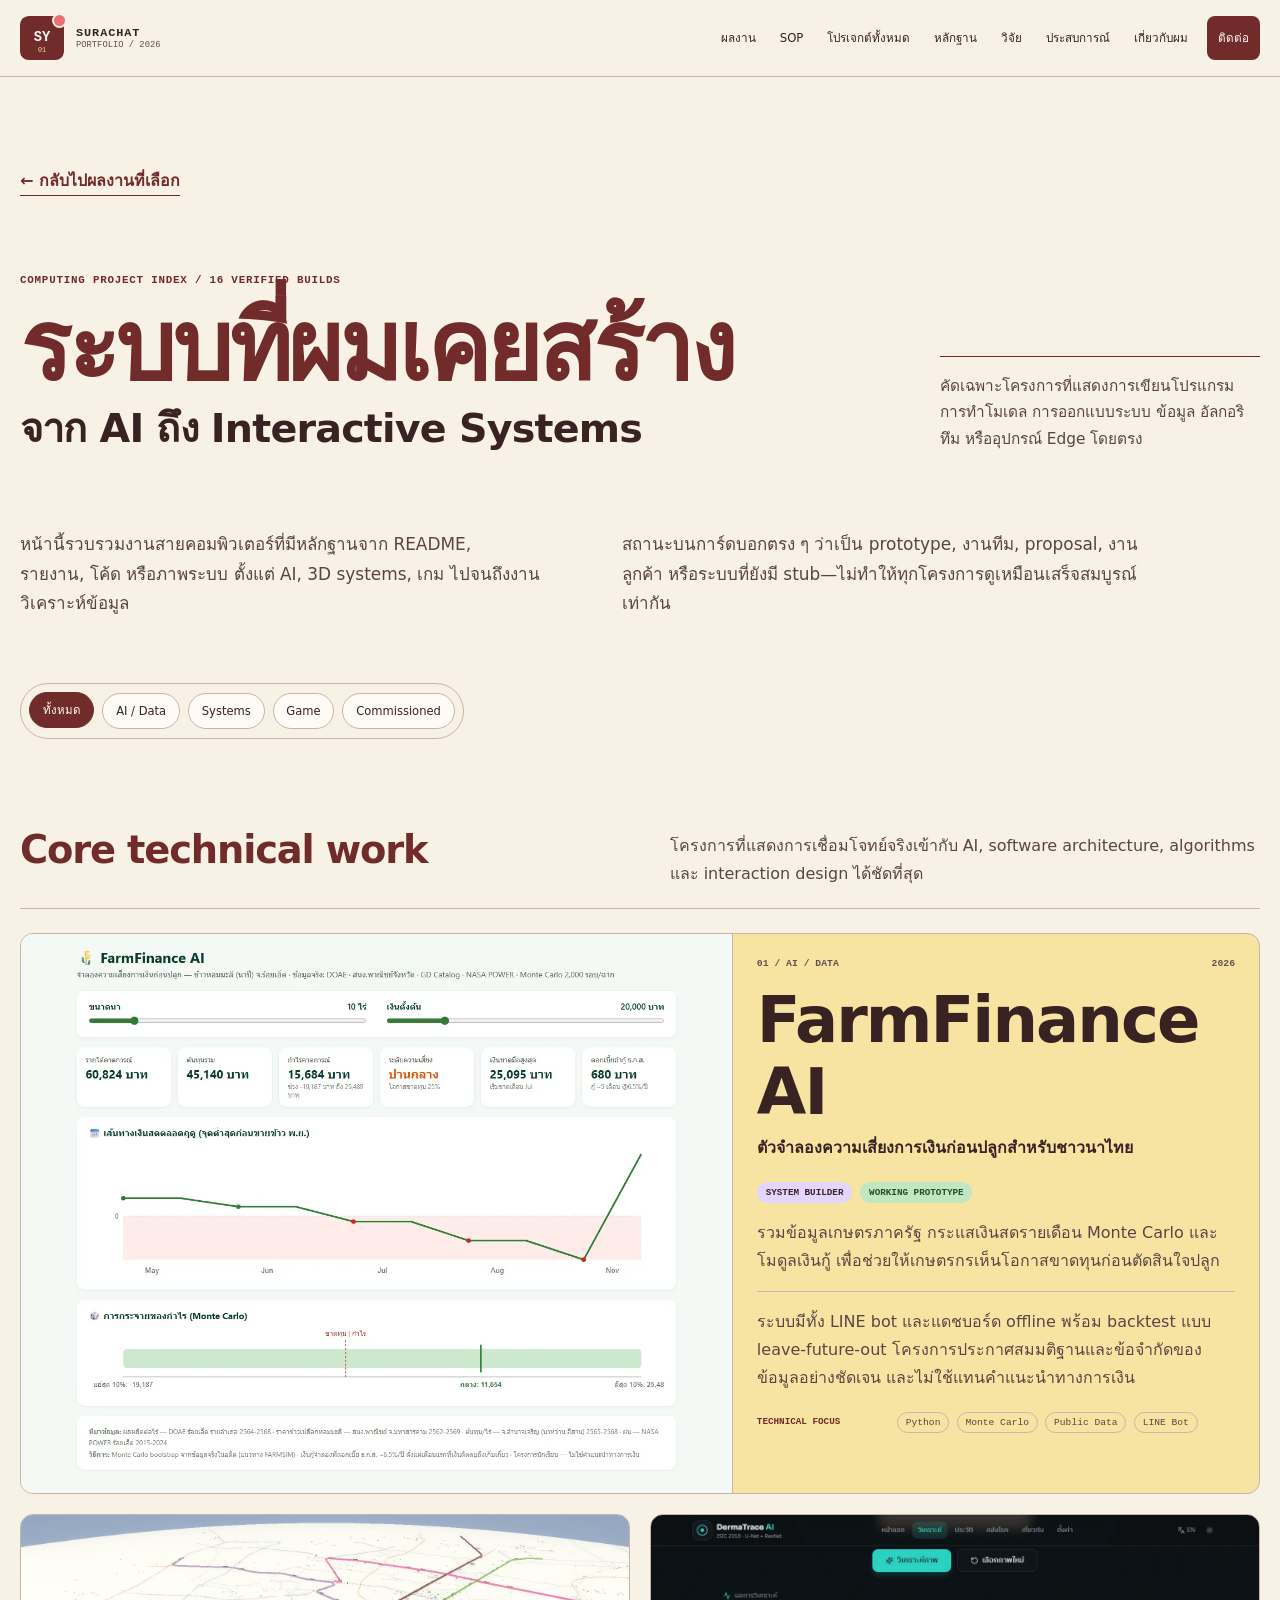
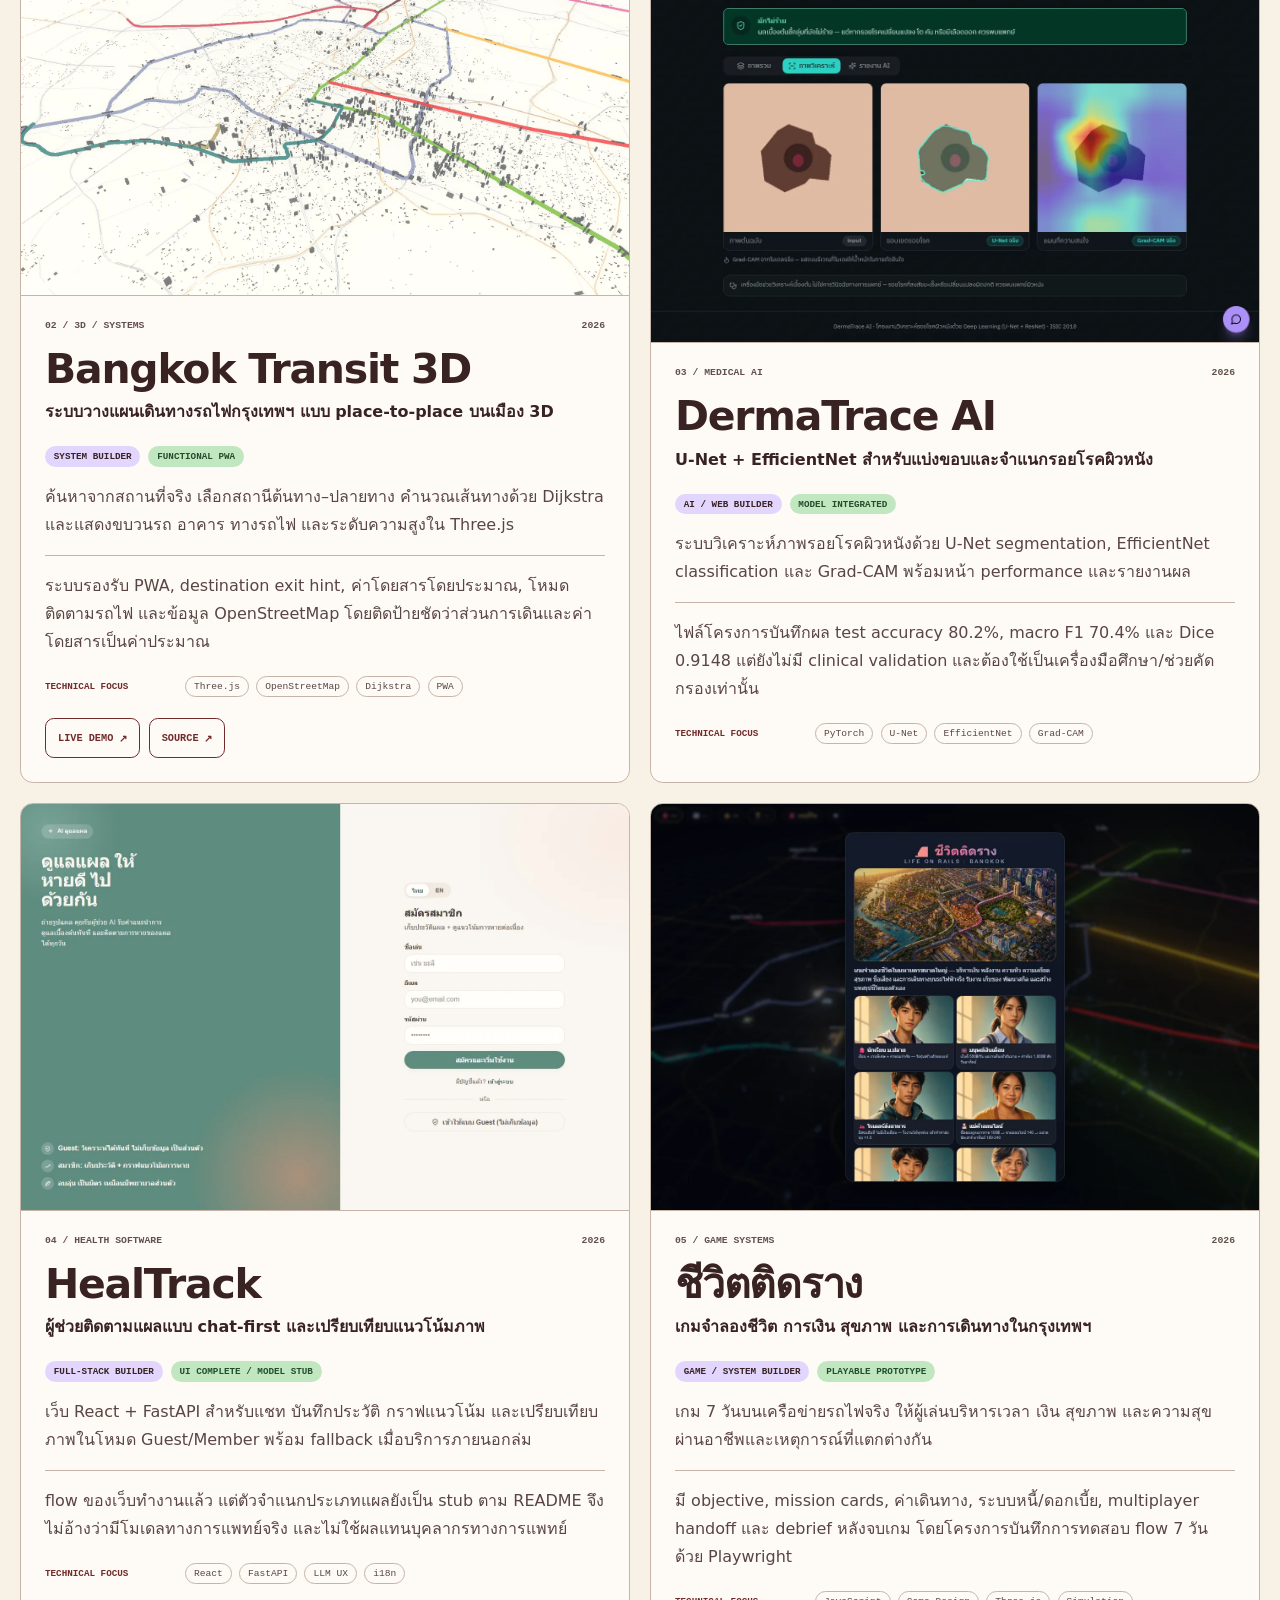
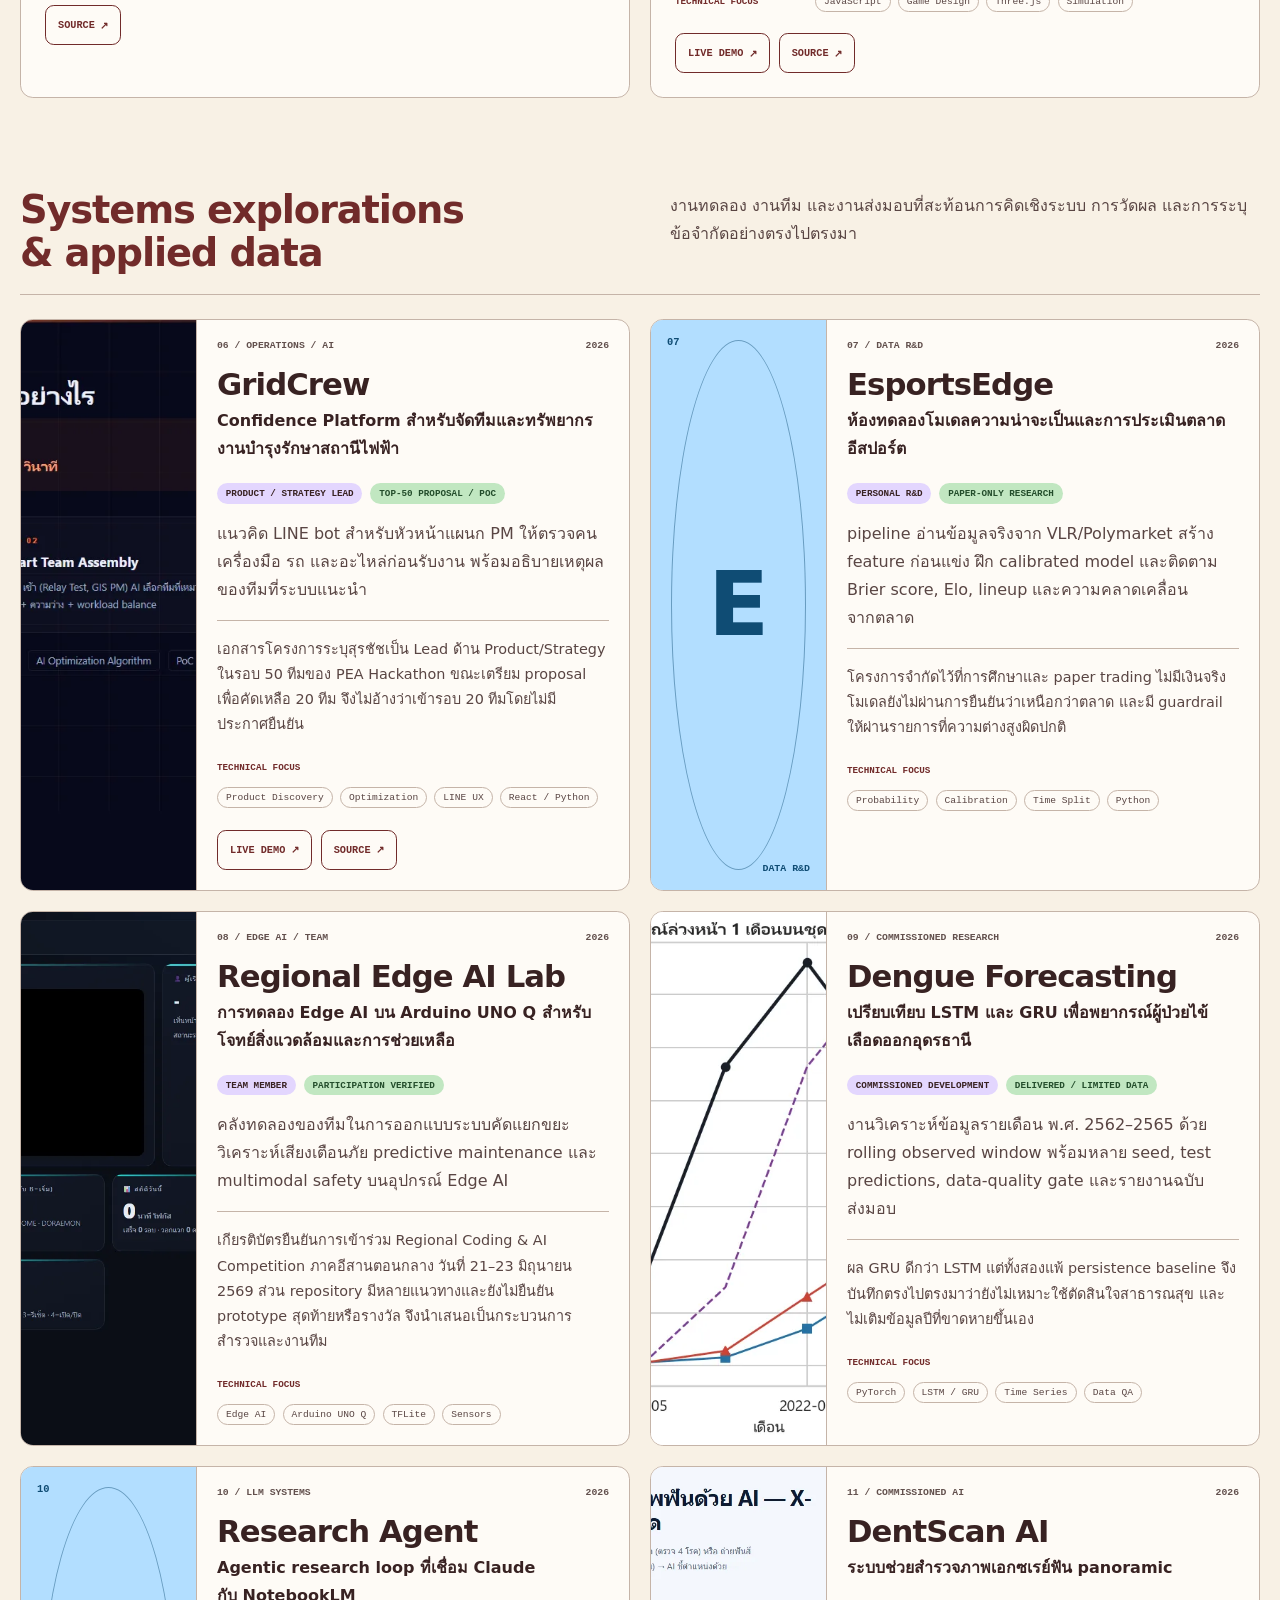
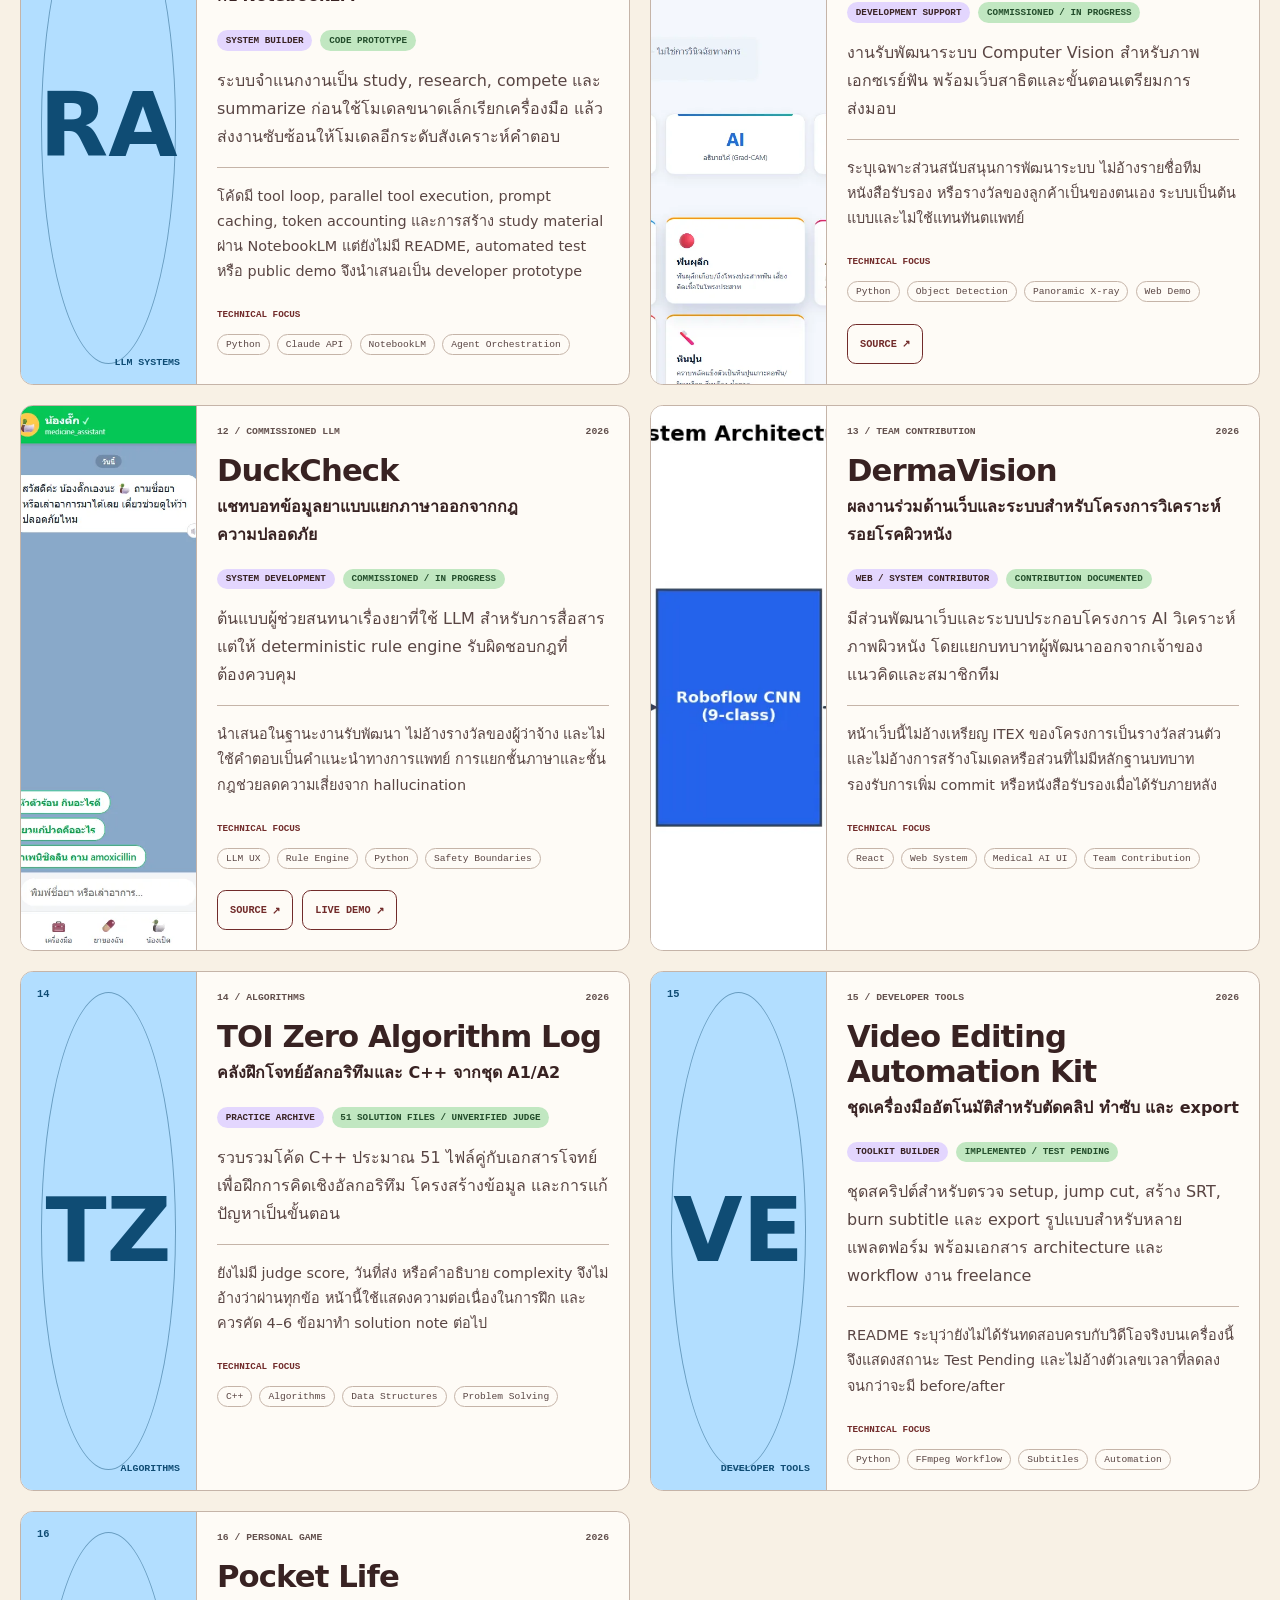
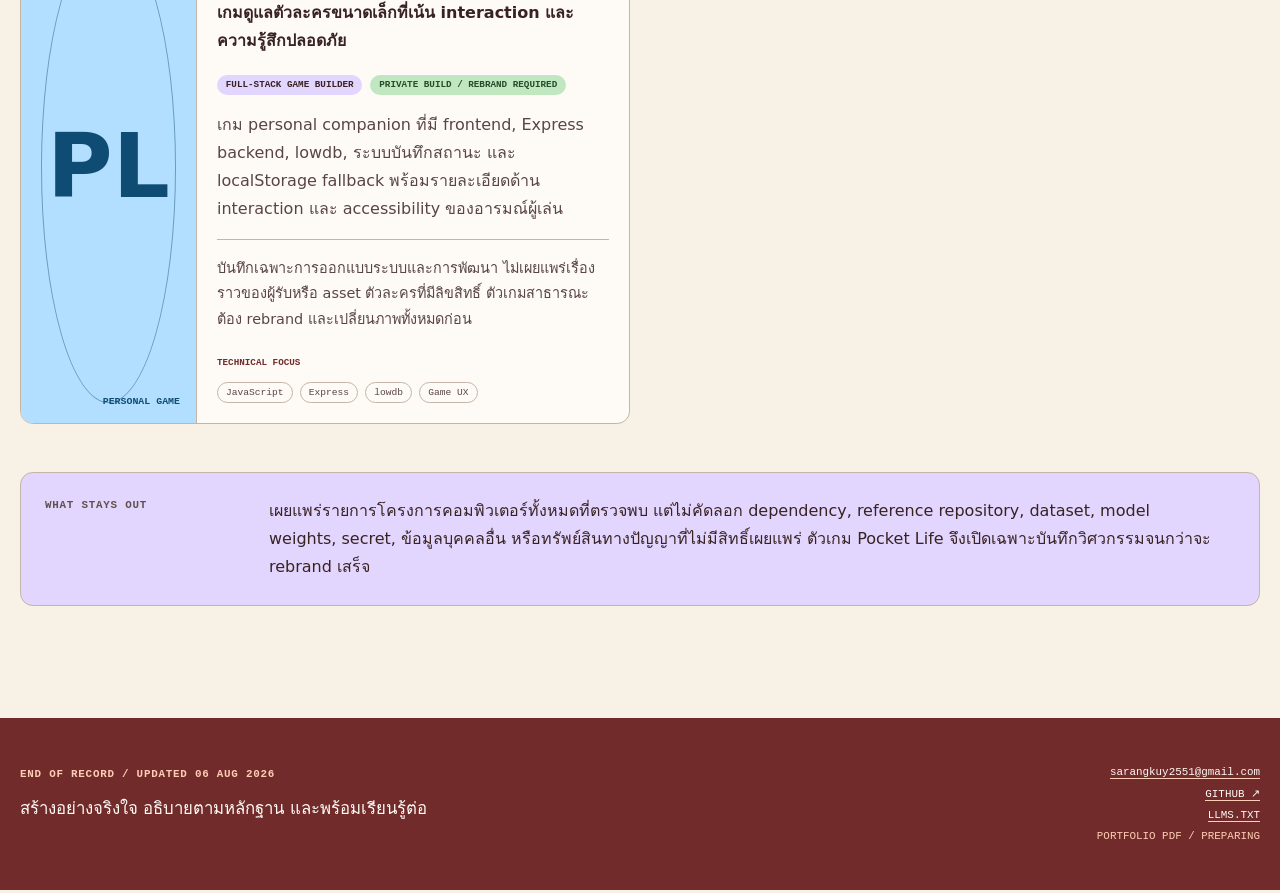
==== archive/index.html @ beec65cb "feat: publish Surachat portfolio site" ====
<!doctype html>
<html lang="th">
<head>
  <meta charset="utf-8">
  <meta name="viewport" content="width=device-width, initial-scale=1">
  <meta name="theme-color" content="#f6f0e3">
  <meta name="referrer" content="no-referrer">
  <meta name="description" content="คลังโปรเจกต์หลักของสุรชัช พร้อมบทบาท สถานะ เทคโนโลยี และข้อจำกัดตามหลักฐานในแต่ละ repository">
  <meta property="og:title" content="Project Archive — สุรชัช ยุทธศิลป์">
  <meta property="og:description" content="คลังโปรเจกต์หลักของสุรชัช พร้อมบทบาท สถานะ เทคโนโลยี และข้อจำกัดตามหลักฐานในแต่ละ repository">
  <meta property="og:type" content="website">
  <meta name="twitter:card" content="summary">
  <title>Project Archive — สุรชัช ยุทธศิลป์</title>
  <link rel="icon" href="../favicon.ico" sizes="any">
  <link rel="stylesheet" href="../assets/site.css">
  <script src="../assets/site.js" defer></script>
</head>
<body>

<a class="skip-link" href="#main-content">ข้ามไปยังเนื้อหาหลัก</a>
<header class="site-header" data-header>
  <div class="shell header-inner">
    <a class="brand" href="../index.html" aria-label="กลับหน้าแรก">
      <span class="brand-mark" aria-hidden="true"><b>SY</b><small>01</small></span>
      <span class="brand-copy"><b>SURACHAT</b><small>PORTFOLIO / 2026</small></span>
    </a>
    <button class="menu-toggle" type="button" aria-expanded="false" aria-controls="main-nav" data-menu-toggle>MENU</button>
    <nav class="main-nav" id="main-nav" aria-label="เมนูหลัก" data-menu>
      <a href="../index.html#work">ผลงาน</a>
      <a href="../index.html#sop">SOP</a>
      <a href="../archive/">โปรเจกต์ทั้งหมด</a>
      <a href="../index.html#evidence">หลักฐาน</a>
      <a href="../index.html#research">วิจัย</a>
      <a href="../index.html#experience">ประสบการณ์</a>
      <a href="../index.html#about">เกี่ยวกับผม</a>
      <a class="nav-cta" href="mailto:sarangkuy2551@gmail.com">ติดต่อ</a>
    </nav>
  </div>
</header>
<main id="main-content">
  <header class="archive-hero shell reveal">
    <a class="back-link" href="../index.html#work">← กลับไปผลงานที่เลือก</a>
    <div class="archive-heading">
      <div>
        <p class="micro signal">COMPUTING PROJECT INDEX / 16 VERIFIED BUILDS</p>
        <h1>ระบบที่ผมเคยสร้าง<br><span>จาก AI ถึง Interactive Systems</span></h1>
      </div>
      <p class="archive-heading-note">คัดเฉพาะโครงการที่แสดงการเขียนโปรแกรม การทำโมเดล การออกแบบระบบ ข้อมูล อัลกอริทึม หรืออุปกรณ์ Edge โดยตรง</p>
    </div>
    <div class="archive-intro">
      <p>หน้านี้รวบรวมงานสายคอมพิวเตอร์ที่มีหลักฐานจาก README, รายงาน, โค้ด หรือภาพระบบ ตั้งแต่ AI, 3D systems, เกม ไปจนถึงงานวิเคราะห์ข้อมูล</p>
      <p>สถานะบนการ์ดบอกตรง ๆ ว่าเป็น prototype, งานทีม, proposal, งานลูกค้า หรือระบบที่ยังมี stub—ไม่ทำให้ทุกโครงการดูเหมือนเสร็จสมบูรณ์เท่ากัน</p>
    </div>
  </header>
  <section class="archive-section shell" aria-label="รายการโปรเจกต์">
    <div class="filter-row" role="group" aria-label="กรองประเภทโปรเจกต์">
      <button class="filter-button is-active" type="button" data-filter="ALL">ทั้งหมด</button>
      <button class="filter-button" type="button" data-filter="AI">AI / Data</button>
      <button class="filter-button" type="button" data-filter="SYSTEM">Systems</button>
      <button class="filter-button" type="button" data-filter="GAME">Game</button>
      <button class="filter-button" type="button" data-filter="CLIENT">Commissioned</button>
    </div>
    <section class="archive-cluster" data-project-group aria-labelledby="core-projects-title">
      <div class="archive-cluster-heading">
        <h2 id="core-projects-title">Core technical work</h2>
        <p>โครงการที่แสดงการเชื่อมโจทย์จริงเข้ากับ AI, software architecture, algorithms และ interaction design ได้ชัดที่สุด</p>
      </div>
      <div class="archive-grid archive-grid--core">
            <article class="archive-card archive-card--lead reveal" id="farmfinance-ai" data-project-card data-kind="AI" aria-labelledby="title-farmfinance-ai">
              <figure class="archive-visual"><img src="../assets/media/archive-farmfinance.webp" alt="แดชบอร์ด FarmFinance AI แสดงกระแสเงินสดและการกระจายความเสี่ยงจาก Monte Carlo" loading="lazy"></figure>
              <div class="archive-card-body">
                <div class="archive-meta"><span>01 / AI / DATA</span><time>2026</time></div>
                <h2 id="title-farmfinance-ai">FarmFinance AI</h2>
                <p class="archive-subtitle">ตัวจำลองความเสี่ยงการเงินก่อนปลูกสำหรับชาวนาไทย</p>
                <div class="truth-row"><span class="truth-label">SYSTEM BUILDER</span><span class="status-label">WORKING PROTOTYPE</span></div>
                <p>รวมข้อมูลเกษตรภาครัฐ กระแสเงินสดรายเดือน Monte Carlo และโมดูลเงินกู้ เพื่อช่วยให้เกษตรกรเห็นโอกาสขาดทุนก่อนตัดสินใจปลูก</p>
                <p class="archive-detail">ระบบมีทั้ง LINE bot และแดชบอร์ด offline พร้อม backtest แบบ leave-future-out โครงการประกาศสมมติฐานและข้อจำกัดของข้อมูลอย่างชัดเจน และไม่ใช้แทนคำแนะนำทางการเงิน</p>
                <div class="archive-stack"><span>TECHNICAL FOCUS</span><div class="tag-row"><span class="tag">Python</span><span class="tag">Monte Carlo</span><span class="tag">Public Data</span><span class="tag">LINE Bot</span></div></div>

              </div>
            </article>
            <article class="archive-card archive-card--showcase reveal" id="bangkok-transit-3d" data-project-card data-kind="SYSTEM" aria-labelledby="title-bangkok-transit-3d">
              <figure class="archive-visual"><img src="../assets/media/archive-bkk-transit.webp" alt="ภาพเครือข่ายรถไฟกรุงเทพมหานครในระบบ Bangkok Transit 3D" loading="lazy"></figure>
              <div class="archive-card-body">
                <div class="archive-meta"><span>02 / 3D / SYSTEMS</span><time>2026</time></div>
                <h2 id="title-bangkok-transit-3d">Bangkok Transit 3D</h2>
                <p class="archive-subtitle">ระบบวางแผนเดินทางรถไฟกรุงเทพฯ แบบ place-to-place บนเมือง 3D</p>
                <div class="truth-row"><span class="truth-label">SYSTEM BUILDER</span><span class="status-label">FUNCTIONAL PWA</span></div>
                <p>ค้นหาจากสถานที่จริง เลือกสถานีต้นทาง–ปลายทาง คำนวณเส้นทางด้วย Dijkstra และแสดงขบวนรถ อาคาร ทางรถไฟ และระดับความสูงใน Three.js</p>
                <p class="archive-detail">ระบบรองรับ PWA, destination exit hint, ค่าโดยสารโดยประมาณ, โหมดติดตามรถไฟ และข้อมูล OpenStreetMap โดยติดป้ายชัดว่าส่วนการเดินและค่าโดยสารเป็นค่าประมาณ</p>
                <div class="archive-stack"><span>TECHNICAL FOCUS</span><div class="tag-row"><span class="tag">Three.js</span><span class="tag">OpenStreetMap</span><span class="tag">Dijkstra</span><span class="tag">PWA</span></div></div>
                <nav class="archive-links" aria-label="ลิงก์ภายนอกของโครงการ"><a href="https://kla2009k.github.io/bkk-transit-3/" target="_blank" rel="noopener noreferrer">LIVE DEMO <span aria-hidden="true">↗</span></a><a href="https://github.com/kla2009k/bkk-transit-3" target="_blank" rel="noopener noreferrer">SOURCE <span aria-hidden="true">↗</span></a></nav>
              </div>
            </article>
            <article class="archive-card archive-card--showcase reveal" id="dermatrace" data-project-card data-kind="AI" aria-labelledby="title-dermatrace">
              <figure class="archive-visual"><img src="../assets/media/archive-dermatrace.webp" alt="หน้าวิเคราะห์ DermaTrace แสดงภาพต้นฉบับ ขอบเขตรอยโรค และ Grad-CAM" loading="lazy"></figure>
              <div class="archive-card-body">
                <div class="archive-meta"><span>03 / MEDICAL AI</span><time>2026</time></div>
                <h2 id="title-dermatrace">DermaTrace AI</h2>
                <p class="archive-subtitle">U‑Net + EfficientNet สำหรับแบ่งขอบและจำแนกรอยโรคผิวหนัง</p>
                <div class="truth-row"><span class="truth-label">AI / WEB BUILDER</span><span class="status-label">MODEL INTEGRATED</span></div>
                <p>ระบบวิเคราะห์ภาพรอยโรคผิวหนังด้วย U‑Net segmentation, EfficientNet classification และ Grad‑CAM พร้อมหน้า performance และรายงานผล</p>
                <p class="archive-detail">ไฟล์โครงการบันทึกผล test accuracy 80.2%, macro F1 70.4% และ Dice 0.9148 แต่ยังไม่มี clinical validation และต้องใช้เป็นเครื่องมือศึกษา/ช่วยคัดกรองเท่านั้น</p>
                <div class="archive-stack"><span>TECHNICAL FOCUS</span><div class="tag-row"><span class="tag">PyTorch</span><span class="tag">U‑Net</span><span class="tag">EfficientNet</span><span class="tag">Grad‑CAM</span></div></div>

              </div>
            </article>
            <article class="archive-card archive-card--showcase reveal" id="healtrack" data-project-card data-kind="SYSTEM" aria-labelledby="title-healtrack">
              <figure class="archive-visual"><img src="../assets/media/archive-healtrack.webp" alt="หน้าเข้าใช้ HealTrack แสดงโหมดสมาชิกและ Guest พร้อมคำอธิบายการเก็บข้อมูล" loading="lazy"></figure>
              <div class="archive-card-body">
                <div class="archive-meta"><span>04 / HEALTH SOFTWARE</span><time>2026</time></div>
                <h2 id="title-healtrack">HealTrack</h2>
                <p class="archive-subtitle">ผู้ช่วยติดตามแผลแบบ chat-first และเปรียบเทียบแนวโน้มภาพ</p>
                <div class="truth-row"><span class="truth-label">FULL-STACK BUILDER</span><span class="status-label">UI COMPLETE / MODEL STUB</span></div>
                <p>เว็บ React + FastAPI สำหรับแชท บันทึกประวัติ กราฟแนวโน้ม และเปรียบเทียบภาพในโหมด Guest/Member พร้อม fallback เมื่อบริการภายนอกล่ม</p>
                <p class="archive-detail">flow ของเว็บทำงานแล้ว แต่ตัวจำแนกประเภทแผลยังเป็น stub ตาม README จึงไม่อ้างว่ามีโมเดลทางการแพทย์จริง และไม่ใช้ผลแทนบุคลากรทางการแพทย์</p>
                <div class="archive-stack"><span>TECHNICAL FOCUS</span><div class="tag-row"><span class="tag">React</span><span class="tag">FastAPI</span><span class="tag">LLM UX</span><span class="tag">i18n</span></div></div>
                <nav class="archive-links" aria-label="ลิงก์ภายนอกของโครงการ"><a href="https://github.com/kla2009k/HealTrack" target="_blank" rel="noopener noreferrer">SOURCE <span aria-hidden="true">↗</span></a></nav>
              </div>
            </article>
            <article class="archive-card archive-card--showcase reveal" id="life-on-rails" data-project-card data-kind="GAME" aria-labelledby="title-life-on-rails">
              <figure class="archive-visual"><img src="../assets/media/archive-life-on-rails.webp" alt="หน้าเลือกบทบาทผู้เล่นของเกมชีวิตติดราง Life on Rails Bangkok" loading="lazy"></figure>
              <div class="archive-card-body">
                <div class="archive-meta"><span>05 / GAME SYSTEMS</span><time>2026</time></div>
                <h2 id="title-life-on-rails">ชีวิตติดราง</h2>
                <p class="archive-subtitle">เกมจำลองชีวิต การเงิน สุขภาพ และการเดินทางในกรุงเทพฯ</p>
                <div class="truth-row"><span class="truth-label">GAME / SYSTEM BUILDER</span><span class="status-label">PLAYABLE PROTOTYPE</span></div>
                <p>เกม 7 วันบนเครือข่ายรถไฟจริง ให้ผู้เล่นบริหารเวลา เงิน สุขภาพ และความสุขผ่านอาชีพและเหตุการณ์ที่แตกต่างกัน</p>
                <p class="archive-detail">มี objective, mission cards, ค่าเดินทาง, ระบบหนี้/ดอกเบี้ย, multiplayer handoff และ debrief หลังจบเกม โดยโครงการบันทึกการทดสอบ flow 7 วันด้วย Playwright</p>
                <div class="archive-stack"><span>TECHNICAL FOCUS</span><div class="tag-row"><span class="tag">JavaScript</span><span class="tag">Game Design</span><span class="tag">Three.js</span><span class="tag">Simulation</span></div></div>
                <nav class="archive-links" aria-label="ลิงก์ภายนอกของโครงการ"><a href="https://kla2009k.github.io/DCP_game/?game" target="_blank" rel="noopener noreferrer">LIVE DEMO <span aria-hidden="true">↗</span></a><a href="https://github.com/kla2009k/DCP_game" target="_blank" rel="noopener noreferrer">SOURCE <span aria-hidden="true">↗</span></a></nav>
              </div>
            </article></div>
    </section>
    <section class="archive-cluster archive-cluster--explorations" data-project-group aria-labelledby="exploration-projects-title">
      <div class="archive-cluster-heading">
        <h2 id="exploration-projects-title">Systems explorations &amp; applied data</h2>
        <p>งานทดลอง งานทีม และงานส่งมอบที่สะท้อนการคิดเชิงระบบ การวัดผล และการระบุข้อจำกัดอย่างตรงไปตรงมา</p>
      </div>
      <div class="archive-grid archive-grid--explorations">
            <article class="archive-card archive-card--compact reveal" id="gridcrew" data-project-card data-kind="SYSTEM" aria-labelledby="title-gridcrew">
              <figure class="archive-visual"><img src="../assets/media/archive-gridcrew.webp" alt="สไลด์ GridCrew แสดงระบบตรวจทรัพยากร จัดทีม และคำนวณค่าใช้จ่าย" loading="lazy"></figure>
              <div class="archive-card-body">
                <div class="archive-meta"><span>06 / OPERATIONS / AI</span><time>2026</time></div>
                <h2 id="title-gridcrew">GridCrew</h2>
                <p class="archive-subtitle">Confidence Platform สำหรับจัดทีมและทรัพยากรงานบำรุงรักษาสถานีไฟฟ้า</p>
                <div class="truth-row"><span class="truth-label">PRODUCT / STRATEGY LEAD</span><span class="status-label">TOP-50 PROPOSAL / POC</span></div>
                <p>แนวคิด LINE bot สำหรับหัวหน้าแผนก PM ให้ตรวจคน เครื่องมือ รถ และอะไหล่ก่อนรับงาน พร้อมอธิบายเหตุผลของทีมที่ระบบแนะนำ</p>
                <p class="archive-detail">เอกสารโครงการระบุสุรชัชเป็น Lead ด้าน Product/Strategy ในรอบ 50 ทีมของ PEA Hackathon ขณะเตรียม proposal เพื่อคัดเหลือ 20 ทีม จึงไม่อ้างว่าเข้ารอบ 20 ทีมโดยไม่มีประกาศยืนยัน</p>
                <div class="archive-stack"><span>TECHNICAL FOCUS</span><div class="tag-row"><span class="tag">Product Discovery</span><span class="tag">Optimization</span><span class="tag">LINE UX</span><span class="tag">React / Python</span></div></div>
                <nav class="archive-links" aria-label="ลิงก์ภายนอกของโครงการ"><a href="https://kla2009k.github.io/gridcrew-demo/" target="_blank" rel="noopener noreferrer">LIVE DEMO <span aria-hidden="true">↗</span></a><a href="https://github.com/kla2009k/gridcrew-demo" target="_blank" rel="noopener noreferrer">SOURCE <span aria-hidden="true">↗</span></a></nav>
              </div>
            </article>
            <article class="archive-card archive-card--compact reveal" id="esports-edge" data-project-card data-kind="AI" aria-labelledby="title-esports-edge">

            <div class="archive-visual archive-generated" aria-hidden="true">
              <span>07</span><b>E</b><small>DATA R&amp;D</small>
            </div>
              <div class="archive-card-body">
                <div class="archive-meta"><span>07 / DATA R&amp;D</span><time>2026</time></div>
                <h2 id="title-esports-edge">EsportsEdge</h2>
                <p class="archive-subtitle">ห้องทดลองโมเดลความน่าจะเป็นและการประเมินตลาดอีสปอร์ต</p>
                <div class="truth-row"><span class="truth-label">PERSONAL R&amp;D</span><span class="status-label">PAPER-ONLY RESEARCH</span></div>
                <p>pipeline อ่านข้อมูลจริงจาก VLR/Polymarket สร้าง feature ก่อนแข่ง ฝึก calibrated model และติดตาม Brier score, Elo, lineup และความคลาดเคลื่อนจากตลาด</p>
                <p class="archive-detail">โครงการจำกัดไว้ที่การศึกษาและ paper trading ไม่มีเงินจริง โมเดลยังไม่ผ่านการยืนยันว่าเหนือกว่าตลาด และมี guardrail ให้ผ่านรายการที่ความต่างสูงผิดปกติ</p>
                <div class="archive-stack"><span>TECHNICAL FOCUS</span><div class="tag-row"><span class="tag">Probability</span><span class="tag">Calibration</span><span class="tag">Time Split</span><span class="tag">Python</span></div></div>

              </div>
            </article>
            <article class="archive-card archive-card--compact reveal" id="regional-edge-ai" data-project-card data-kind="AI" aria-labelledby="title-regional-edge-ai">
              <figure class="archive-visual"><img src="../assets/media/archive-regional-studybox.webp" alt="หน้า StudyBox dashboard จากชุดทดลอง Regional Edge AI แสดงกล้อง สถานะผู้เรียน และโมดูลจับเวลา" loading="lazy"></figure>
              <div class="archive-card-body">
                <div class="archive-meta"><span>08 / EDGE AI / TEAM</span><time>2026</time></div>
                <h2 id="title-regional-edge-ai">Regional Edge AI Lab</h2>
                <p class="archive-subtitle">การทดลอง Edge AI บน Arduino UNO Q สำหรับโจทย์สิ่งแวดล้อมและการช่วยเหลือ</p>
                <div class="truth-row"><span class="truth-label">TEAM MEMBER</span><span class="status-label">PARTICIPATION VERIFIED</span></div>
                <p>คลังทดลองของทีมในการออกแบบระบบคัดแยกขยะ วิเคราะห์เสียงเตือนภัย predictive maintenance และ multimodal safety บนอุปกรณ์ Edge AI</p>
                <p class="archive-detail">เกียรติบัตรยืนยันการเข้าร่วม Regional Coding &amp; AI Competition ภาคอีสานตอนกลาง วันที่ 21–23 มิถุนายน 2569 ส่วน repository มีหลายแนวทางและยังไม่ยืนยัน prototype สุดท้ายหรือรางวัล จึงนำเสนอเป็นกระบวนการสำรวจและงานทีม</p>
                <div class="archive-stack"><span>TECHNICAL FOCUS</span><div class="tag-row"><span class="tag">Edge AI</span><span class="tag">Arduino UNO Q</span><span class="tag">TFLite</span><span class="tag">Sensors</span></div></div>

              </div>
            </article>
            <article class="archive-card archive-card--compact reveal" id="dengue-forecasting" data-project-card data-kind="CLIENT" aria-labelledby="title-dengue-forecasting">
              <figure class="archive-visual"><img src="../assets/media/archive-dengue.webp" alt="กราฟเปรียบเทียบค่าจริง ผลพยากรณ์ LSTM GRU และ persistence baseline" loading="lazy"></figure>
              <div class="archive-card-body">
                <div class="archive-meta"><span>09 / COMMISSIONED RESEARCH</span><time>2026</time></div>
                <h2 id="title-dengue-forecasting">Dengue Forecasting</h2>
                <p class="archive-subtitle">เปรียบเทียบ LSTM และ GRU เพื่อพยากรณ์ผู้ป่วยไข้เลือดออกอุดรธานี</p>
                <div class="truth-row"><span class="truth-label">COMMISSIONED DEVELOPMENT</span><span class="status-label">DELIVERED / LIMITED DATA</span></div>
                <p>งานวิเคราะห์ข้อมูลรายเดือน พ.ศ. 2562–2565 ด้วย rolling observed window พร้อมหลาย seed, test predictions, data-quality gate และรายงานฉบับส่งมอบ</p>
                <p class="archive-detail">ผล GRU ดีกว่า LSTM แต่ทั้งสองแพ้ persistence baseline จึงบันทึกตรงไปตรงมาว่ายังไม่เหมาะใช้ตัดสินใจสาธารณสุข และไม่เติมข้อมูลปีที่ขาดหายขึ้นเอง</p>
                <div class="archive-stack"><span>TECHNICAL FOCUS</span><div class="tag-row"><span class="tag">PyTorch</span><span class="tag">LSTM / GRU</span><span class="tag">Time Series</span><span class="tag">Data QA</span></div></div>

              </div>
            </article>
            <article class="archive-card archive-card--compact reveal" id="research-agent" data-project-card data-kind="AI" aria-labelledby="title-research-agent">

            <div class="archive-visual archive-generated" aria-hidden="true">
              <span>10</span><b>RA</b><small>LLM SYSTEMS</small>
            </div>
              <div class="archive-card-body">
                <div class="archive-meta"><span>10 / LLM SYSTEMS</span><time>2026</time></div>
                <h2 id="title-research-agent">Research Agent</h2>
                <p class="archive-subtitle">Agentic research loop ที่เชื่อม Claude กับ NotebookLM</p>
                <div class="truth-row"><span class="truth-label">SYSTEM BUILDER</span><span class="status-label">CODE PROTOTYPE</span></div>
                <p>ระบบจำแนกงานเป็น study, research, compete และ summarize ก่อนใช้โมเดลขนาดเล็กเรียกเครื่องมือ แล้วส่งงานซับซ้อนให้โมเดลอีกระดับสังเคราะห์คำตอบ</p>
                <p class="archive-detail">โค้ดมี tool loop, parallel tool execution, prompt caching, token accounting และการสร้าง study material ผ่าน NotebookLM แต่ยังไม่มี README, automated test หรือ public demo จึงนำเสนอเป็น developer prototype</p>
                <div class="archive-stack"><span>TECHNICAL FOCUS</span><div class="tag-row"><span class="tag">Python</span><span class="tag">Claude API</span><span class="tag">NotebookLM</span><span class="tag">Agent Orchestration</span></div></div>

              </div>
            </article>
            <article class="archive-card archive-card--compact reveal" id="dentscan-ai" data-project-card data-kind="CLIENT" aria-labelledby="title-dentscan-ai">
              <figure class="archive-visual"><img src="../assets/media/archive-dentscan.webp" alt="หน้าตัวอย่าง DentScan AI แสดงผลบนภาพเอกซเรย์ฟัน panoramic" loading="lazy"></figure>
              <div class="archive-card-body">
                <div class="archive-meta"><span>11 / COMMISSIONED AI</span><time>2026</time></div>
                <h2 id="title-dentscan-ai">DentScan AI</h2>
                <p class="archive-subtitle">ระบบช่วยสำรวจภาพเอกซเรย์ฟัน panoramic</p>
                <div class="truth-row"><span class="truth-label">DEVELOPMENT SUPPORT</span><span class="status-label">COMMISSIONED / IN PROGRESS</span></div>
                <p>งานรับพัฒนาระบบ Computer Vision สำหรับภาพเอกซเรย์ฟัน พร้อมเว็บสาธิตและขั้นตอนเตรียมการส่งมอบ</p>
                <p class="archive-detail">ระบุเฉพาะส่วนสนับสนุนการพัฒนาระบบ ไม่อ้างรายชื่อทีม หนังสือรับรอง หรือรางวัลของลูกค้าเป็นของตนเอง ระบบเป็นต้นแบบและไม่ใช้แทนทันตแพทย์</p>
                <div class="archive-stack"><span>TECHNICAL FOCUS</span><div class="tag-row"><span class="tag">Python</span><span class="tag">Object Detection</span><span class="tag">Panoramic X-ray</span><span class="tag">Web Demo</span></div></div>
                <nav class="archive-links" aria-label="ลิงก์ภายนอกของโครงการ"><a href="https://github.com/kla2009k/Dent_AI" target="_blank" rel="noopener noreferrer">SOURCE <span aria-hidden="true">↗</span></a></nav>
              </div>
            </article>
            <article class="archive-card archive-card--compact reveal" id="duckcheck" data-project-card data-kind="CLIENT" aria-labelledby="title-duckcheck">
              <figure class="archive-visual"><img src="../assets/media/archive-duckcheck.webp" alt="หน้าแชท DuckCheck ในโหมด Guest แสดงผู้ช่วยเรื่องยาและเมนูเครื่องมือ" loading="lazy"></figure>
              <div class="archive-card-body">
                <div class="archive-meta"><span>12 / COMMISSIONED LLM</span><time>2026</time></div>
                <h2 id="title-duckcheck">DuckCheck</h2>
                <p class="archive-subtitle">แชทบอทข้อมูลยาแบบแยกภาษาออกจากกฎความปลอดภัย</p>
                <div class="truth-row"><span class="truth-label">SYSTEM DEVELOPMENT</span><span class="status-label">COMMISSIONED / IN PROGRESS</span></div>
                <p>ต้นแบบผู้ช่วยสนทนาเรื่องยาที่ใช้ LLM สำหรับการสื่อสาร แต่ให้ deterministic rule engine รับผิดชอบกฎที่ต้องควบคุม</p>
                <p class="archive-detail">นำเสนอในฐานะงานรับพัฒนา ไม่อ้างรางวัลของผู้ว่าจ้าง และไม่ใช้คำตอบเป็นคำแนะนำทางการแพทย์ การแยกชั้นภาษาและชั้นกฎช่วยลดความเสี่ยงจาก hallucination</p>
                <div class="archive-stack"><span>TECHNICAL FOCUS</span><div class="tag-row"><span class="tag">LLM UX</span><span class="tag">Rule Engine</span><span class="tag">Python</span><span class="tag">Safety Boundaries</span></div></div>
                <nav class="archive-links" aria-label="ลิงก์ภายนอกของโครงการ"><a href="https://github.com/kla2009k/DuckCheck" target="_blank" rel="noopener noreferrer">SOURCE <span aria-hidden="true">↗</span></a><a href="https://duckcheck.onrender.com" target="_blank" rel="noopener noreferrer">LIVE DEMO <span aria-hidden="true">↗</span></a></nav>
              </div>
            </article>
            <article class="archive-card archive-card--compact reveal" id="dermavision-contribution" data-project-card data-kind="CLIENT" aria-labelledby="title-dermavision-contribution">
              <figure class="archive-visual"><img src="../assets/media/archive-dermavision.webp" alt="แผนผังสถาปัตยกรรมระบบ DermaVision" loading="lazy"></figure>
              <div class="archive-card-body">
                <div class="archive-meta"><span>13 / TEAM CONTRIBUTION</span><time>2026</time></div>
                <h2 id="title-dermavision-contribution">DermaVision</h2>
                <p class="archive-subtitle">ผลงานร่วมด้านเว็บและระบบสำหรับโครงการวิเคราะห์รอยโรคผิวหนัง</p>
                <div class="truth-row"><span class="truth-label">WEB / SYSTEM CONTRIBUTOR</span><span class="status-label">CONTRIBUTION DOCUMENTED</span></div>
                <p>มีส่วนพัฒนาเว็บและระบบประกอบโครงการ AI วิเคราะห์ภาพผิวหนัง โดยแยกบทบาทผู้พัฒนาออกจากเจ้าของแนวคิดและสมาชิกทีม</p>
                <p class="archive-detail">หน้าเว็บนี้ไม่อ้างเหรียญ ITEX ของโครงการเป็นรางวัลส่วนตัว และไม่อ้างการสร้างโมเดลหรือส่วนที่ไม่มีหลักฐานบทบาท รองรับการเพิ่ม commit หรือหนังสือรับรองเมื่อได้รับภายหลัง</p>
                <div class="archive-stack"><span>TECHNICAL FOCUS</span><div class="tag-row"><span class="tag">React</span><span class="tag">Web System</span><span class="tag">Medical AI UI</span><span class="tag">Team Contribution</span></div></div>

              </div>
            </article>
            <article class="archive-card archive-card--compact reveal" id="toi-zero" data-project-card data-kind="SYSTEM" aria-labelledby="title-toi-zero">

            <div class="archive-visual archive-generated" aria-hidden="true">
              <span>14</span><b>TZ</b><small>ALGORITHMS</small>
            </div>
              <div class="archive-card-body">
                <div class="archive-meta"><span>14 / ALGORITHMS</span><time>2026</time></div>
                <h2 id="title-toi-zero">TOI Zero Algorithm Log</h2>
                <p class="archive-subtitle">คลังฝึกโจทย์อัลกอริทึมและ C++ จากชุด A1/A2</p>
                <div class="truth-row"><span class="truth-label">PRACTICE ARCHIVE</span><span class="status-label">51 SOLUTION FILES / UNVERIFIED JUDGE</span></div>
                <p>รวบรวมโค้ด C++ ประมาณ 51 ไฟล์คู่กับเอกสารโจทย์ เพื่อฝึกการคิดเชิงอัลกอริทึม โครงสร้างข้อมูล และการแก้ปัญหาเป็นขั้นตอน</p>
                <p class="archive-detail">ยังไม่มี judge score, วันที่ส่ง หรือคำอธิบาย complexity จึงไม่อ้างว่าผ่านทุกข้อ หน้านี้ใช้แสดงความต่อเนื่องในการฝึก และควรคัด 4–6 ข้อมาทำ solution note ต่อไป</p>
                <div class="archive-stack"><span>TECHNICAL FOCUS</span><div class="tag-row"><span class="tag">C++</span><span class="tag">Algorithms</span><span class="tag">Data Structures</span><span class="tag">Problem Solving</span></div></div>

              </div>
            </article>
            <article class="archive-card archive-card--compact reveal" id="video-editing-kit" data-project-card data-kind="SYSTEM" aria-labelledby="title-video-editing-kit">

            <div class="archive-visual archive-generated" aria-hidden="true">
              <span>15</span><b>VE</b><small>DEVELOPER TOOLS</small>
            </div>
              <div class="archive-card-body">
                <div class="archive-meta"><span>15 / DEVELOPER TOOLS</span><time>2026</time></div>
                <h2 id="title-video-editing-kit">Video Editing Automation Kit</h2>
                <p class="archive-subtitle">ชุดเครื่องมืออัตโนมัติสำหรับตัดคลิป ทำซับ และ export</p>
                <div class="truth-row"><span class="truth-label">TOOLKIT BUILDER</span><span class="status-label">IMPLEMENTED / TEST PENDING</span></div>
                <p>ชุดสคริปต์สำหรับตรวจ setup, jump cut, สร้าง SRT, burn subtitle และ export รูปแบบสำหรับหลายแพลตฟอร์ม พร้อมเอกสาร architecture และ workflow งาน freelance</p>
                <p class="archive-detail">README ระบุว่ายังไม่ได้รันทดสอบครบกับวิดีโอจริงบนเครื่องนี้ จึงแสดงสถานะ Test Pending และไม่อ้างตัวเลขเวลาที่ลดลงจนกว่าจะมี before/after</p>
                <div class="archive-stack"><span>TECHNICAL FOCUS</span><div class="tag-row"><span class="tag">Python</span><span class="tag">FFmpeg Workflow</span><span class="tag">Subtitles</span><span class="tag">Automation</span></div></div>

              </div>
            </article>
            <article class="archive-card archive-card--compact reveal" id="pocket-life" data-project-card data-kind="GAME" aria-labelledby="title-pocket-life">

            <div class="archive-visual archive-generated" aria-hidden="true">
              <span>16</span><b>PL</b><small>PERSONAL GAME</small>
            </div>
              <div class="archive-card-body">
                <div class="archive-meta"><span>16 / PERSONAL GAME</span><time>2026</time></div>
                <h2 id="title-pocket-life">Pocket Life</h2>
                <p class="archive-subtitle">เกมดูแลตัวละครขนาดเล็กที่เน้น interaction และความรู้สึกปลอดภัย</p>
                <div class="truth-row"><span class="truth-label">FULL-STACK GAME BUILDER</span><span class="status-label">PRIVATE BUILD / REBRAND REQUIRED</span></div>
                <p>เกม personal companion ที่มี frontend, Express backend, lowdb, ระบบบันทึกสถานะ และ localStorage fallback พร้อมรายละเอียดด้าน interaction และ accessibility ของอารมณ์ผู้เล่น</p>
                <p class="archive-detail">บันทึกเฉพาะการออกแบบระบบและการพัฒนา ไม่เผยแพร่เรื่องราวของผู้รับหรือ asset ตัวละครที่มีลิขสิทธิ์ ตัวเกมสาธารณะต้อง rebrand และเปลี่ยนภาพทั้งหมดก่อน</p>
                <div class="archive-stack"><span>TECHNICAL FOCUS</span><div class="tag-row"><span class="tag">JavaScript</span><span class="tag">Express</span><span class="tag">lowdb</span><span class="tag">Game UX</span></div></div>

              </div>
            </article></div>
    </section>
    <aside class="archive-policy">
      <p class="micro">WHAT STAYS OUT</p>
      <p>เผยแพร่รายการโครงการคอมพิวเตอร์ทั้งหมดที่ตรวจพบ แต่ไม่คัดลอก dependency, reference repository, dataset, model weights, secret, ข้อมูลบุคคลอื่น หรือทรัพย์สินทางปัญญาที่ไม่มีสิทธิ์เผยแพร่ ตัวเกม Pocket Life จึงเปิดเฉพาะบันทึกวิศวกรรมจนกว่าจะ rebrand เสร็จ</p>
    </aside>
  </section>
</main>

<footer class="site-footer">
  <div class="shell footer-grid">
    <div>
      <p class="micro">END OF RECORD / UPDATED 06 AUG 2026</p>
      <p class="footer-title">สร้างอย่างจริงใจ อธิบายตามหลักฐาน และพร้อมเรียนรู้ต่อ</p>
    </div>
    <div class="footer-links">
      <a href="mailto:sarangkuy2551@gmail.com">sarangkuy2551@gmail.com</a>
      <a href="https://github.com/kla2009k" target="_blank" rel="noopener noreferrer">GITHUB ↗</a>
      <a href="../llms.txt">LLMS.TXT</a>
      <span aria-label="Portfolio PDF กำลังจัดทำ">PORTFOLIO PDF / PREPARING</span>
    </div>
  </div>
</footer>
</body>
</html>
---- assets/site.css ----
:root {
  --cream: oklch(96% 0.018 84);
  --cream-deep: oklch(92% 0.025 84);
  --surface: oklch(99% 0.008 84);
  --ink: oklch(28% 0.035 20);
  --ink-soft: oklch(41% 0.028 25);
  --muted: oklch(45% 0.025 32);
  --border: oklch(78% 0.025 56);
  --coral: oklch(69% 0.15 24);
  --coral-dark: oklch(39% 0.10 24);
  --peach: oklch(89% 0.07 42);
  --sage: oklch(89% 0.065 145);
  --sage-dark: oklch(38% 0.075 148);
  --sky: oklch(88% 0.065 242);
  --sky-dark: oklch(40% 0.09 244);
  --lavender: oklch(90% 0.055 300);
  --butter: oklch(92% 0.085 94);
  --line: 1px solid var(--border);
  --space-1: .25rem;
  --space-2: .5rem;
  --space-3: .75rem;
  --space-4: 1rem;
  --space-5: 1.5rem;
  --space-6: 2rem;
  --space-7: 3rem;
  --space-8: 4rem;
  --space-9: 6rem;
  --sans: "Leelawadee UI", Tahoma, system-ui, sans-serif;
  --mono: "Cascadia Mono", Consolas, ui-monospace, monospace;
  --display: "Leelawadee UI", Tahoma, system-ui, sans-serif;
  --ease-out: cubic-bezier(.16, 1, .3, 1);
}

* { box-sizing: border-box; }
html { scroll-behavior: smooth; }
body {
  margin: 0;
  overflow-x: hidden;
  background: var(--cream);
  color: var(--ink);
  font: 400 1rem/1.75 var(--sans);
  -webkit-font-smoothing: antialiased;
}
img { display: block; max-width: 100%; }
a { color: inherit; text-decoration: none; }
button { color: inherit; }
p { text-wrap: pretty; }
h1, h2, h3 { text-wrap: balance; }
:focus-visible { outline: 3px solid var(--sky-dark); outline-offset: 4px; }

.skip-link { position: fixed; left: 1rem; top: 1rem; z-index: 300; padding: .75rem 1rem; background: var(--ink); color: var(--surface); transform: translateY(-180%); }
.skip-link:focus { transform: translateY(0); }
.shell { width: min(1240px, calc(100% - 2rem)); margin-inline: auto; }
.micro { margin: 0; color: var(--muted); font: 600 .68rem/1.5 var(--mono); letter-spacing: .07em; text-transform: uppercase; }
.micro.signal { color: var(--coral-dark); }

/* Navigation */
.site-header { position: sticky; top: 0; z-index: 100; border-bottom: var(--line); background: color-mix(in oklch, var(--cream) 94%, transparent); backdrop-filter: blur(12px); }
.header-inner { min-height: 4.75rem; display: flex; align-items: center; gap: 1.25rem; }
.brand { display: inline-flex; align-items: center; gap: .75rem; margin-right: auto; }
.brand-mark { position: relative; width: 2.75rem; height: 2.75rem; display: grid; place-items: center; border-radius: .55rem; background: var(--coral-dark); color: var(--surface); font-family: var(--mono); }
.brand-mark::after { content: ""; position: absolute; right: -.2rem; top: -.2rem; width: .7rem; height: .7rem; border: 2px solid var(--cream); border-radius: 50%; background: var(--coral); }
.brand-mark b { font-size: .86rem; }
.brand-mark small { position: absolute; bottom: .18rem; color: var(--butter); font-size: .42rem; }
.brand-copy { display: flex; flex-direction: column; font-family: var(--mono); line-height: 1.2; }
.brand-copy b { font-size: .74rem; letter-spacing: .08em; }
.brand-copy small { color: var(--muted); font-size: .55rem; }
.main-nav { display: flex; align-items: center; gap: .1rem; font: 500 .73rem var(--sans); }
.main-nav a { min-height: 2.75rem; display: inline-flex; align-items: center; padding: .65rem .7rem; border-radius: .5rem; }
.main-nav a:hover { background: var(--surface); color: var(--coral-dark); }
.main-nav .nav-cta { margin-left: .35rem; background: var(--coral-dark); color: var(--surface); }
.main-nav .nav-cta:hover { background: var(--coral); color: var(--ink); }
.menu-toggle { display: none; border: var(--line); border-radius: .5rem; background: var(--surface); padding: .6rem .8rem; font: 600 .72rem var(--mono); }

/* Hero */
.hero { min-height: min(820px, calc(100vh - 4.75rem)); display: grid; grid-template-columns: minmax(0, 1.05fr) minmax(24rem, .95fr); align-items: center; gap: clamp(2rem, 5vw, 5rem); padding-block: clamp(3rem, 7vw, 5.5rem); }
.hero > * { min-width: 0; }
.hero h1 { max-width: 10ch; margin: .8rem 0 1.1rem; color: var(--coral-dark); font: 700 clamp(3.25rem, 7.2vw, 5.8rem)/.97 var(--display); letter-spacing: -.035em; overflow-wrap: anywhere; }
.hero h1 span { display: block; max-width: 100%; margin-bottom: .9rem; color: var(--ink); font: 600 clamp(1.05rem, 1.7vw, 1.35rem)/1.3 var(--display); letter-spacing: 0; }
.hero-disciplines { display: inline-block; margin: 0 0 1.4rem; padding: .45rem .65rem; border: 1px solid var(--coral-dark); border-radius: 999px; color: var(--coral-dark); font: 600 .66rem var(--mono); letter-spacing: .045em; }
.hero-lead { max-width: 42rem; margin: 0; color: var(--ink-soft); font-size: clamp(1.05rem, 1.55vw, 1.28rem); line-height: 1.75; }
.english-line { max-width: 40rem; color: var(--muted); font: 500 .78rem/1.75 var(--mono); }
.hero-actions { display: flex; flex-wrap: wrap; gap: .75rem; margin-top: 2rem; }
.button { min-height: 3.1rem; flex-shrink: 0; display: inline-flex; align-items: center; justify-content: center; padding: .75rem 1.15rem; border-radius: .65rem; font: 600 .78rem var(--sans); white-space: nowrap; transition: transform .25s var(--ease-out), background .25s; }
.button:hover { transform: translateY(-2px); }
.button-primary { background: var(--coral); color: var(--ink); }
.button-primary:hover { background: var(--butter); }
.button-quiet, .button-inverse { border: var(--line); background: var(--surface); }
.button-quiet:hover { background: var(--sky); }

.hero-gallery { position: relative; min-height: 35rem; }
.hero-gallery::before { content: ""; position: absolute; inset: 2rem 0 2.5rem 2rem; border-radius: .85rem; background: var(--lavender); }
.hero-shot { position: absolute; margin: 0; overflow: hidden; border: var(--line); border-radius: .85rem; background: var(--surface); }
.hero-shot img { width: 100%; height: 100%; object-fit: cover; object-position: top left; }
.hero-shot figcaption { position: absolute; inset: auto .75rem .75rem; display: flex; justify-content: space-between; gap: 1rem; padding: .55rem .7rem; border-radius: .45rem; background: color-mix(in oklch, var(--surface) 92%, transparent); color: var(--ink); backdrop-filter: blur(8px); }
.hero-shot figcaption span { font: 600 .68rem var(--mono); }
.hero-shot figcaption b { font-size: .7rem; }
.hero-shot-main { inset: 0 1.75rem 5rem 0; }
.hero-shot-main img { object-position: 25% top; }
.hero-shot-detail { right: 0; bottom: 1.5rem; width: 52%; height: 13.5rem; border-color: var(--sky-dark); box-shadow: -10px 10px 0 var(--sky); }
.hero-gallery-note { position: absolute; left: .75rem; bottom: .2rem; max-width: 19rem; margin: 0; color: var(--muted); font-size: .78rem; }

/* Applicant facts */
.profile-strip { border-top: var(--line); background: var(--surface); }
.profile-facts { display: grid; grid-template-columns: .75fr 1.45fr 1.15fr .65fr; margin-block: 0; }
.profile-facts div { min-width: 0; padding: 1.25rem; border-left: var(--line); }
.profile-facts div:first-child { border-left: 0; padding-left: 0; }
.profile-facts dt { color: var(--muted); font: 600 .6rem var(--mono); letter-spacing: .04em; text-transform: uppercase; }
.profile-facts dd { margin: .35rem 0 0; overflow-wrap: anywhere; font: 650 .92rem/1.5 var(--display); }
.profile-privacy { margin-top: 0; margin-bottom: 0; padding-block: .85rem; border-top: var(--line); color: var(--muted); font-size: .78rem; }

/* Reader route */
.reader-path { border-block: var(--line); background: var(--lavender); }
.reader-path-grid { display: grid; grid-template-columns: minmax(10rem, .75fr) repeat(3, minmax(0, 1fr)); align-items: stretch; }
.reader-path-grid > p { display: flex; align-items: center; margin: 0; padding: 1.25rem 1.25rem 1.25rem 0; color: var(--coral-dark); font-weight: 700; }
.reader-path-grid a { min-height: 7rem; display: grid; grid-template-columns: 2.25rem 1fr; grid-template-rows: auto auto; align-content: center; column-gap: .75rem; padding: 1rem 1.25rem; border-left: var(--line); transition: background .25s var(--ease-out); }
.reader-path-grid a:hover { background: var(--surface); }
.reader-path-grid span { grid-row: 1 / 3; align-self: center; color: var(--coral-dark); font: 700 .72rem var(--mono); }
.reader-path-grid b { align-self: end; font-size: .98rem; }
.reader-path-grid small { color: var(--ink-soft); font-size: .72rem; }

/* Shared sections */
.section { padding-block: clamp(4.5rem, 9vw, 7rem); }
.section-heading { display: grid; grid-template-columns: minmax(0, 1fr) minmax(18rem, .55fr); gap: 3rem; align-items: end; margin-bottom: 2.5rem; }
h2 { margin: .5rem 0 0; font: 700 clamp(2rem, 4.2vw, 3.8rem)/1.12 var(--display); letter-spacing: -.03em; }
.section-heading > p { max-width: 42rem; margin: 0; color: var(--ink-soft); }

.filter-row { display: flex; flex-wrap: wrap; gap: .5rem; margin-bottom: 1.25rem; }
.filter-button { padding: .5rem .8rem; border: var(--line); border-radius: 999px; background: var(--surface); font: 500 .72rem var(--sans); cursor: pointer; }
.filter-button:hover { border-color: var(--coral-dark); }
.filter-button.is-active { border-color: var(--coral-dark); background: var(--coral-dark); color: var(--surface); }

/* Projects */
.project-grid { display: grid; grid-template-columns: repeat(12, 1fr); gap: 1.5rem; }
.project-card { position: relative; grid-column: span 6; overflow: hidden; border: var(--line); border-radius: .9rem; background: var(--surface); transition: transform .3s var(--ease-out), border-color .3s; }
.project-card:nth-child(1) { grid-column: span 7; }
.project-card:nth-child(2) { grid-column: span 5; }
.project-card:nth-child(3) { grid-column: span 12; display: grid; grid-template-columns: 1.15fr .85fr; }
.project-card:nth-child(3) .project-cover { height: 100%; min-height: 29rem; }
.project-card:nth-child(4), .project-card:nth-child(5) { grid-column: span 6; }
.project-card:hover { transform: translateY(-5px); border-color: var(--coral-dark); }
.project-card[hidden] { display: none; }
.card-link { position: absolute; inset: 0; z-index: 5; }
.project-cover { position: relative; height: 19rem; margin: 0; overflow: hidden; background: var(--peach); }
.project-cover img { width: 100%; height: 100%; object-fit: cover; transition: transform .6s var(--ease-out); }
.project-card:hover .project-cover img { transform: scale(1.025); }
.project-cover figcaption { position: absolute; left: .8rem; right: .8rem; bottom: .8rem; display: flex; justify-content: space-between; align-items: center; gap: 1rem; padding: .55rem .7rem; border-radius: .45rem; background: color-mix(in oklch, var(--surface) 92%, transparent); backdrop-filter: blur(8px); }
.project-cover figcaption span, .project-cover figcaption b { font: 600 .6rem var(--mono); }
.cover-orange { background: var(--peach); }
.cover-green { background: var(--sage); }
.cover-blue { background: var(--sky); }
.project-art { position: relative; min-height: 17rem; overflow: hidden; background: var(--sky); }
.art-grid, .art-orbit { display: none; }
.art-core { position: absolute; inset: 50% auto auto 50%; transform: translate(-50%, -50%); width: 8rem; height: 8rem; display: grid; place-items: center; border-radius: 50%; background: var(--surface); }
.art-core b { font: 700 2.7rem var(--display); }
.art-core small { max-width: 6rem; text-align: center; font: 600 .5rem var(--mono); }
.art-readout { display: none; }
.project-card-body { position: relative; z-index: 2; padding: 1.5rem; }
.card-topline { display: flex; justify-content: space-between; color: var(--muted); font: 600 .62rem var(--mono); }
.project-card h3 { margin: 1.25rem 0 0; font: 700 clamp(1.65rem, 3vw, 2.55rem)/1.1 var(--display); letter-spacing: -.025em; }
.project-subtitle { margin: .45rem 0 1rem; color: var(--ink-soft); font-weight: 600; }
.project-card-body > p:not(.project-subtitle) { max-width: 62ch; color: var(--ink-soft); }
.truth-row { display: flex; flex-wrap: wrap; gap: .5rem; margin-block: 1.25rem .75rem; }
.truth-label, .status-label { padding: .3rem .55rem; border-radius: 999px; font: 600 .58rem var(--mono); }
.truth-label { background: var(--lavender); color: var(--ink); }
.status-label { background: var(--sage); color: var(--sage-dark); }
.tag-row { display: flex; flex-wrap: wrap; gap: .45rem; }
.tag { padding: .25rem .5rem; border: var(--line); border-radius: 999px; color: var(--ink-soft); font: 500 .6rem var(--mono); }
.text-link { display: inline-flex; gap: .5rem; align-items: center; margin-top: 1.25rem; border-bottom: 1px solid var(--coral-dark); color: var(--coral-dark); font: 600 .68rem var(--mono); }
.text-link.standalone { position: relative; z-index: 2; padding-bottom: .2rem; }
.archive-invite { display: grid; grid-template-columns: 1fr auto; gap: 2rem; align-items: center; margin-top: 1.5rem; padding: 1.5rem; border: var(--line); border-radius: .85rem; background: var(--butter); }
.archive-invite h3 { max-width: 48rem; margin: .4rem 0 0; font: 700 clamp(1.3rem, 2.3vw, 2rem)/1.3 var(--display); }

/* Statement of purpose */
.sop-section { position: relative; overflow: hidden; background: var(--coral-dark); color: var(--surface); }
.sop-section::after { content: "WHY"; position: absolute; right: -1rem; bottom: -4.25rem; color: color-mix(in oklch, var(--coral) 22%, transparent); font: 700 clamp(8rem, 23vw, 20rem)/1 var(--display); letter-spacing: -.04em; pointer-events: none; }
.sop-layout { position: relative; z-index: 1; display: grid; grid-template-columns: minmax(19rem, .78fr) minmax(0, 1.22fr); gap: clamp(2rem, 6vw, 6rem); align-items: start; }
.sop-heading { position: sticky; top: 7rem; }
.sop-label { width: fit-content; margin: 0 0 1.5rem; padding: .45rem .7rem; border: 1px solid var(--peach); border-radius: 999px; color: var(--peach); font: 600 .66rem var(--mono); letter-spacing: .045em; }
.sop-heading h2 { max-width: 15ch; margin: 0; font-size: clamp(2.25rem, 4.6vw, 4.25rem); line-height: 1.13; letter-spacing: -.03em; }
.sop-lead { max-width: 46rem; margin: 1.5rem 0 0; color: color-mix(in oklch, var(--surface) 84%, var(--coral-dark)); font-size: 1.08rem; }
.sop-direction { display: flex; flex-direction: column; gap: .2rem; margin-top: 2rem; padding-top: 1.25rem; border-top: 1px solid color-mix(in oklch, var(--surface) 38%, transparent); }
.sop-direction span { color: var(--peach); font: 600 .62rem var(--mono); }
.sop-direction b { font: 700 1.15rem var(--display); }
.sop-direction small { color: color-mix(in oklch, var(--surface) 75%, var(--coral-dark)); }
.sop-copy { max-width: 49rem; padding: clamp(1.5rem, 4vw, 3rem); border-radius: .85rem; background: var(--surface); color: var(--ink); }
.sop-copy > p { max-width: 68ch; margin: 0; font-size: clamp(1rem, 1.25vw, 1.12rem); line-height: 1.88; }
.sop-copy > p + p { margin-top: 1.5rem; padding-top: 1.5rem; border-top: var(--line); }
.sop-copy blockquote { margin: 2rem 0 0; padding: 1.5rem; border-radius: .65rem; background: var(--butter); color: var(--coral-dark); font: 700 clamp(1.15rem, 2vw, 1.45rem)/1.65 var(--display); }

/* Project archive */
.archive-hero { padding-block: clamp(3rem, 7vw, 6rem) clamp(2.5rem, 5vw, 4rem); }
.archive-hero .back-link { margin-bottom: clamp(2.5rem, 6vw, 5rem); }
.archive-heading { display: grid; grid-template-columns: minmax(0, 1.45fr) minmax(17rem, .55fr); gap: clamp(2rem, 6vw, 6rem); align-items: end; }
.archive-hero h1 { max-width: 14ch; margin: .75rem 0 0; color: var(--coral-dark); font: 700 clamp(3.1rem, 7.5vw, 5.9rem)/.98 var(--display); letter-spacing: -.035em; }
.archive-hero h1 span { display: block; margin-top: .65rem; color: var(--ink); font-size: .42em; line-height: 1.25; letter-spacing: -.02em; }
.archive-heading-note { max-width: 30rem; margin: 0; padding-top: 1rem; border-top: 1px solid var(--coral-dark); color: var(--ink-soft); font-size: .96rem; }
.archive-intro { display: grid; grid-template-columns: 1fr 1fr; gap: clamp(1.5rem, 4vw, 4rem); max-width: 72rem; margin-top: clamp(2.5rem, 6vw, 5rem); color: var(--ink-soft); font-size: 1.06rem; }
.archive-intro p { margin: 0; }
.archive-section { padding-block: 0 7rem; }
.archive-section > .filter-row { position: sticky; top: 5.5rem; z-index: 20; width: fit-content; max-width: 100%; padding: .55rem; border: var(--line); border-radius: 999px; background: color-mix(in oklch, var(--cream) 94%, transparent); backdrop-filter: blur(12px); }
.archive-cluster { margin-top: clamp(3rem, 7vw, 6rem); }
.archive-cluster[hidden] { display: none; }
.archive-cluster-heading { display: grid; grid-template-columns: minmax(14rem, .7fr) minmax(0, 1fr); gap: 2rem; align-items: start; margin-bottom: 1.5rem; padding-bottom: 1.25rem; border-bottom: var(--line); }
.archive-cluster-heading h2 { margin: 0; color: var(--coral-dark); font-size: clamp(1.7rem, 3vw, 2.6rem); }
.archive-cluster-heading p { max-width: 58ch; margin: .25rem 0 0 auto; color: var(--ink-soft); }
.archive-grid { display: grid; grid-template-columns: repeat(12, minmax(0, 1fr)); gap: 1.25rem; }
.archive-card { position: relative; grid-column: span 6; min-width: 0; overflow: hidden; border: var(--line); border-radius: .8rem; background: var(--surface); transition: transform .25s var(--ease-out), border-color .25s var(--ease-out), background .25s var(--ease-out); }
.archive-card:hover { transform: translateY(-3px); border-color: var(--coral-dark); }
.archive-card--lead { grid-column: 1 / -1; display: grid; grid-template-columns: minmax(0, 1.15fr) minmax(20rem, .85fr); background: var(--butter); }
.archive-card--showcase { grid-column: span 6; }
.archive-card--compact { grid-column: span 6; display: grid; grid-template-columns: 11rem minmax(0, 1fr); }
.archive-card[hidden] { display: none; }
.archive-visual { min-height: 18rem; margin: 0; overflow: hidden; border-bottom: var(--line); background: var(--cream-deep); }
.archive-card--lead .archive-visual, .archive-card--compact .archive-visual { min-height: 100%; border-right: var(--line); border-bottom: 0; }
.archive-visual img { width: 100%; height: 100%; min-height: 18rem; object-fit: cover; object-position: center; transition: transform .55s var(--ease-out); }
.archive-card:hover .archive-visual img { transform: scale(1.02); }
.archive-card--compact .archive-visual img { min-height: 100%; }
.archive-generated { position: relative; display: grid; place-items: center; background: var(--sky); }
.archive-generated::before { content: ""; position: absolute; inset: 1.25rem; border: 1px solid var(--sky-dark); border-radius: 50%; opacity: .45; }
.archive-generated span { position: absolute; left: 1rem; top: 1rem; color: var(--sky-dark); font: 600 .65rem var(--mono); }
.archive-generated b { color: var(--sky-dark); font: 700 clamp(3rem, 7vw, 6rem)/1 var(--display); }
.archive-generated small { position: absolute; right: 1rem; bottom: 1rem; color: var(--sky-dark); font: 600 .62rem var(--mono); }
.archive-card-body { padding: 1.5rem; }
.archive-meta { display: flex; justify-content: space-between; gap: 1rem; color: var(--muted); font: 600 .61rem var(--mono); }
.archive-card h2 { margin: 1rem 0 .35rem; font-size: clamp(1.7rem, 3.2vw, 2.8rem); }
.archive-card--lead h2 { font-size: clamp(2.4rem, 5vw, 4.5rem); }
.archive-card--compact h2 { font-size: clamp(1.45rem, 2.4vw, 2rem); }
.archive-subtitle { margin: 0 0 1rem; color: var(--ink); font-weight: 650; }
.archive-card-body > p:not(.archive-subtitle) { color: var(--ink-soft); }
.archive-detail { padding-top: 1rem; border-top: var(--line); }
.archive-stack { display: grid; grid-template-columns: 8rem 1fr; gap: .75rem; align-items: start; margin-top: 1.25rem; }
.archive-stack > span { padding-top: .3rem; color: var(--coral-dark); font: 600 .58rem/1.4 var(--mono); }
.archive-card--compact .archive-card-body { padding: 1.25rem; }
.archive-card--compact .archive-detail { font-size: .9rem; }
.archive-card--compact .archive-stack { grid-template-columns: 1fr; }
.archive-links, .case-links { display: flex; flex-wrap: wrap; gap: .55rem; margin-top: 1.35rem; }
.archive-links a, .case-links a { display: inline-flex; align-items: center; gap: .35rem; min-height: 2.5rem; padding: .55rem .75rem; border: 1px solid var(--coral-dark); border-radius: .55rem; color: var(--coral-dark); font: 650 .64rem var(--mono); transition: background .2s var(--ease-out), color .2s var(--ease-out), transform .2s var(--ease-out); }
.archive-links a:hover, .case-links a:hover { background: var(--coral-dark); color: var(--surface); transform: translateY(-1px); }
.archive-policy { display: grid; grid-template-columns: 12rem 1fr; gap: 2rem; margin-top: 3rem; padding: 1.5rem; border: var(--line); border-radius: .8rem; background: var(--lavender); }
.archive-policy p { margin: 0; }

/* Supporting content */
.research-section { border-block: var(--line); background: var(--sage); }
.research-grid { display: grid; grid-template-columns: 1fr 1fr; gap: 4rem; align-items: center; }
.research-copy p:not(.micro), .about-copy > p:not(.micro) { max-width: 68ch; color: var(--ink-soft); font-size: 1.08rem; }
.research-instrument { overflow: hidden; border: 1px solid var(--sage-dark); border-radius: .85rem; background: var(--surface); }
.instrument-screen { min-height: 12rem; display: flex; flex-direction: column; align-items: center; justify-content: center; background: var(--sky); color: var(--sky-dark); font-family: var(--mono); }
.instrument-screen span { font-size: .62rem; }
.instrument-screen b { font-size: 1.05rem; }
.instrument-screen i { width: 65%; height: 2.8rem; margin-top: 1rem; background: var(--sky-dark); clip-path: polygon(0 45%, 8% 45%, 12% 15%, 17% 82%, 23% 42%, 35% 42%, 39% 5%, 44% 90%, 51% 45%, 67% 45%, 72% 23%, 78% 70%, 84% 45%, 100% 45%, 100% 55%, 0 55%); }
.research-instrument ol { display: grid; grid-template-columns: 1fr 1fr; margin: 0; padding: 0; list-style: none; }
.research-instrument li { padding: 1rem; border-bottom: var(--line); font: 600 .68rem var(--mono); }
.research-instrument li:nth-child(odd) { border-right: var(--line); }
.research-instrument li span { margin-right: .75rem; color: var(--coral-dark); }
.research-instrument > p { margin: 0; padding: .75rem; color: var(--muted); font-size: .7rem; text-align: right; }
.experience-list { border-top: var(--line); }
.experience-row { display: grid; grid-template-columns: .7fr 1.3fr 1fr; gap: 2rem; align-items: center; padding-block: 1.5rem; border-bottom: var(--line); }
.experience-row h3 { margin: .25rem 0 0; font: 700 1.35rem var(--display); }
.experience-row > p { max-width: 68ch; margin: 0; color: var(--ink-soft); }
.evidence-library { border-top: var(--line); background: var(--cream-deep); }
.evidence-card-grid { display: grid; grid-template-columns: repeat(12, 1fr); gap: 1.25rem; }
.evidence-card { grid-column: span 6; overflow: hidden; border: var(--line); border-radius: .9rem; background: var(--surface); }
.evidence-card:first-child { grid-column: span 7; }
.evidence-card:nth-child(2) { grid-column: span 5; }
.evidence-card figure { height: 20rem; margin: 0; overflow: hidden; border-bottom: var(--line); background: var(--cream); }
.evidence-card img { width: 100%; height: 100%; object-fit: contain; }
.evidence-card-copy { padding: 1.35rem; }
.evidence-card-meta { display: flex; flex-wrap: wrap; justify-content: space-between; gap: .75rem; color: var(--muted); font: 600 .61rem var(--mono); }
.evidence-card-meta span { color: var(--coral-dark); }
.evidence-card h3 { margin: .75rem 0 .45rem; font: 700 clamp(1.35rem, 2.5vw, 2rem)/1.2 var(--display); }
.evidence-card p { margin: .45rem 0 0; color: var(--ink-soft); }
.evidence-card .evidence-claim { color: var(--ink); font-weight: 650; }
.evidence-footnote { max-width: 70rem; margin: 1.5rem 0 0; padding: 1rem 1.1rem; border: 1px solid var(--coral); border-radius: .65rem; background: var(--peach); color: var(--ink-soft); font-size: .9rem; }
.evidence-section { border-block: var(--line); background: var(--sky); }
.evidence-grid { display: grid; grid-template-columns: .8fr 1.2fr; gap: 4rem; }
.timeline { margin: 0; padding: 0; border-top: 1px solid var(--sky-dark); list-style: none; }
.timeline-item { display: grid; grid-template-columns: 5rem 1fr; gap: 1rem; padding-block: 1rem; border-bottom: 1px solid color-mix(in oklch, var(--sky-dark) 45%, var(--sky)); }
.timeline time { color: var(--sky-dark); font: 600 .82rem var(--mono); }
.timeline b { font-size: 1.08rem; }
.timeline p { margin: .2rem 0 0; color: var(--ink-soft); }
.about-grid { display: grid; grid-template-columns: 1fr 1fr; gap: 4rem; }
.skill-grid { display: grid; grid-template-columns: 1fr 1fr; gap: 1rem; align-content: start; }
.skill-panel { border: var(--line); border-radius: .75rem; background: var(--surface); padding: 1.25rem; }
.skill-panel:first-child { grid-column: 1 / -1; background: var(--butter); }
.skill-panel ul { margin: 1rem 0 0; padding: 0; list-style: none; }
.skill-panel li { padding-block: .4rem; border-bottom: 1px solid var(--border); }
.contact-band { border-top: var(--line); background: var(--peach); }
.contact-grid { display: grid; grid-template-columns: 1fr auto; gap: 3rem; align-items: center; padding-block: 3rem; }
.contact-band h2 { max-width: 18ch; font-size: clamp(1.8rem, 4vw, 3.4rem); }
.contact-band .micro { color: var(--coral-dark); }
.site-footer { background: var(--coral-dark); color: var(--surface); }
.footer-grid { display: grid; grid-template-columns: 1fr auto; gap: 3rem; padding-block: 3rem; }
.footer-title { max-width: 38rem; margin: .75rem 0 0; font-size: 1.05rem; }
.footer-links { display: flex; flex-direction: column; align-items: flex-end; gap: .5rem; font: 500 .68rem var(--mono); }
.footer-links a { border-bottom: 1px solid var(--peach); }
.footer-links span, .site-footer .micro { color: var(--peach); }

/* Case studies */
.case-shell { max-width: 1120px; }
.case-hero { padding-block: 3rem 4rem; }
.back-link { display: inline-block; margin-bottom: 3rem; border-bottom: 1px solid var(--coral-dark); color: var(--coral-dark); font-weight: 600; }
.case-title-grid { display: grid; grid-template-columns: 1fr 22rem; gap: 3rem; align-items: end; }
.case-title-grid h1 { margin: .75rem 0 1rem; font: 700 clamp(3rem, 7vw, 5.9rem)/1 var(--display); letter-spacing: -.035em; overflow-wrap: anywhere; }
.case-deck { max-width: 48rem; margin: 0; color: var(--ink-soft); font-size: clamp(1.1rem, 2vw, 1.4rem); }
.case-facts { display: grid; grid-template-columns: 1fr 1fr; margin: 0; overflow: hidden; border: var(--line); border-radius: .75rem; background: var(--surface); }
.case-facts div { min-height: 5rem; padding: .75rem; border-bottom: var(--line); }
.case-facts div:nth-child(odd) { border-right: var(--line); }
.case-facts div:nth-last-child(-n+2) { border-bottom: 0; }
.case-facts dt { color: var(--muted); font: 500 .56rem var(--mono); }
.case-facts dd { margin: .35rem 0 0; overflow-wrap: anywhere; font: 600 .67rem/1.4 var(--mono); }
.case-hero > .project-cover { height: auto; min-height: 28rem; margin-top: 3rem; border: var(--line); border-radius: .9rem; }
.case-hero > .project-cover img { width: 100%; min-height: 28rem; max-height: 42rem; object-fit: cover; object-position: top; }
.case-hero > .project-cover figcaption { position: static; border-top: var(--line); border-radius: 0; background: var(--surface); }
.case-hero > .project-art { min-height: 28rem; margin-top: 3rem; border-radius: .9rem; }
.case-summary { max-width: 60ch; margin: 2rem 0 0; font-size: clamp(1.25rem, 2.3vw, 1.9rem); line-height: 1.55; }
.case-links { margin-top: 1.5rem; }
.medical-note { display: grid; grid-template-columns: 11rem 1fr; gap: 1.5rem; margin-top: 1.5rem; padding: 1rem; border: 1px solid var(--sage-dark); border-radius: .75rem; background: var(--sage); color: var(--sage-dark); }
.medical-note b { font: 600 .68rem var(--mono); }
.medical-note p { margin: 0; }
.case-section { padding-block: 4rem; border-top: var(--line); }
.case-section h2 { max-width: 17ch; }
.case-two-col { display: grid; grid-template-columns: .8fr 1.2fr; gap: 4rem; }
.case-prose p, .role-statement { max-width: 68ch; color: var(--ink-soft); font-size: 1.12rem; }
.number-list, .limit-list, .process-list { margin: 0; padding: 0; list-style: none; }
.number-list li { display: grid; grid-template-columns: 3rem 1fr; gap: 1rem; padding-block: 1rem; border-top: var(--line); }
.number-list li:last-child { border-bottom: var(--line); }
.number-list span { color: var(--coral-dark); font: 600 .68rem var(--mono); }
.process-list { display: grid; grid-template-columns: repeat(4, 1fr); margin-top: 2rem; overflow: hidden; border: var(--line); border-radius: .75rem; background: var(--surface); }
.process-list li { min-height: 14rem; padding: 1rem; border-right: var(--line); }
.process-list li:last-child { border-right: 0; }
.process-list span { display: block; margin-bottom: 2.5rem; color: var(--coral-dark); font: 700 1.35rem var(--mono); }
.process-list b { font: 700 .76rem var(--mono); }
.process-list p { color: var(--ink-soft); }
.validation-panel { display: grid; grid-template-columns: 1.4fr .6fr; gap: 3rem; padding-inline: 2rem; border-radius: .85rem; background: var(--lavender); }
.validation-panel h2 { max-width: 19ch; }
.validation-panel > div > p:not(.micro) { max-width: 65ch; color: var(--ink-soft); font-size: 1.08rem; }
.limit-list li { position: relative; padding: 1rem 1rem 1rem 2.5rem; border-top: var(--line); }
.limit-list li::before { content: "!"; position: absolute; left: .25rem; top: 1rem; width: 1.4rem; height: 1.4rem; display: grid; place-items: center; border-radius: 50%; background: var(--peach); color: var(--coral-dark); font: 700 .7rem var(--mono); }
.gallery-grid { display: grid; grid-template-columns: 1fr 1fr; gap: 1.25rem; margin-top: 2rem; }
.gallery-grid figure { margin: 0; overflow: hidden; border: var(--line); border-radius: .75rem; background: var(--surface); }
.gallery-grid img { width: 100%; aspect-ratio: 4 / 3; object-fit: contain; background: var(--cream-deep); }
.gallery-grid figcaption { padding: .75rem; border-top: var(--line); color: var(--ink-soft); font-size: .85rem; }
.next-projects nav { display: grid; grid-template-columns: 1fr 1fr; gap: .75rem; margin-top: 2rem; }
.next-projects a { display: flex; gap: 1rem; padding: 1rem; border: var(--line); border-radius: .65rem; background: var(--surface); font-weight: 600; }
.next-projects a:hover { background: var(--sky); border-color: var(--sky-dark); }
.next-projects span { color: var(--coral-dark); font: 600 .72rem var(--mono); }

.reveal { opacity: 1; transform: none; }
.reveal.is-visible { animation: settle-in .55s var(--ease-out) both; }
@keyframes settle-in { from { opacity: .65; transform: translateY(.6rem); } }

@media (max-width: 960px) {
  .hero { min-height: auto; grid-template-columns: 1fr; }
  .hero h1 { max-width: 11ch; }
  .hero-gallery { min-height: 31rem; max-width: 43rem; }
  .reader-path-grid { grid-template-columns: 1fr 1fr; }
  .profile-facts { grid-template-columns: 1fr 1fr; }
  .profile-facts div, .profile-facts div:first-child { padding: 1rem; border-top: var(--line); border-left: var(--line); }
  .profile-facts div:nth-child(odd) { border-left: 0; }
  .profile-facts div:nth-child(-n+2) { border-top: 0; }
  .reader-path-grid > p { min-height: 6rem; }
  .reader-path-grid a:nth-of-type(2) { border-top: var(--line); border-left: 0; }
  .reader-path-grid a:nth-of-type(3) { border-top: var(--line); }
  .section-heading, .research-grid, .evidence-grid, .about-grid, .case-two-col { grid-template-columns: 1fr; gap: 2rem; }
  .sop-layout { grid-template-columns: 1fr; }
  .sop-heading { position: static; }
  .sop-heading h2 { max-width: 18ch; }
  .sop-copy { max-width: 100%; }
  .project-card, .project-card:nth-child(n) { grid-column: span 6; }
  .project-card:nth-child(3) { display: block; }
  .project-card:nth-child(3) .project-cover { height: 19rem; min-height: 0; }
  .experience-row { grid-template-columns: 1fr 1.5fr; }
  .experience-row .tag-row { grid-column: 1 / -1; }
  .evidence-card, .evidence-card:first-child, .evidence-card:nth-child(2), .evidence-card:last-child { grid-column: span 12; }
  .case-title-grid { grid-template-columns: 1fr; }
  .archive-heading { grid-template-columns: 1fr; gap: 2rem; }
  .archive-heading-note { max-width: 42rem; }
  .archive-card--lead { display: block; }
  .archive-card--lead .archive-visual { min-height: 22rem; border-right: 0; border-bottom: var(--line); }
  .archive-card--compact { grid-column: 1 / -1; }
  .case-facts { max-width: 34rem; }
  .process-list { grid-template-columns: 1fr 1fr; }
  .process-list li:nth-child(2) { border-right: 0; }
  .process-list li:nth-child(-n+2) { border-bottom: var(--line); }
}

@media (max-width: 720px) {
  :root { --space-8: 3rem; --space-9: 4.5rem; }
  .site-header { background: var(--cream); }
  .header-inner { position: relative; }
  .menu-toggle { position: absolute; right: 0; top: 50%; display: block; transform: translateY(-50%); cursor: pointer; }
  .main-nav { position: absolute; left: -1rem; right: -1rem; top: 100%; display: none; flex-direction: column; align-items: stretch; gap: 0; padding: .75rem 1rem 1rem; border-bottom: var(--line); background: var(--cream); }
  .main-nav.is-open { display: flex; }
  .main-nav a { padding: .75rem; border-bottom: var(--line); }
  .main-nav .nav-cta { margin: .5rem 0 0; text-align: center; }
  .brand-copy { display: none; }
  .hero { padding-top: 3rem; }
  .hero-copy { width: 100%; max-width: calc(100vw - 2rem); overflow: hidden; }
  .hero h1 { width: 100%; max-width: 100%; font-size: clamp(2.4rem, 10.2vw, 4rem); overflow-wrap: anywhere; word-break: break-all; }
  .hero-lead, .english-line { max-width: 100%; overflow-wrap: anywhere; }
  .hero-actions { display: grid; grid-template-columns: 1fr; width: 100%; }
  .hero-actions .button { width: 100%; }
  .hero-disciplines { font-size: .57rem; }
  .hero-gallery { min-height: 25rem; }
  .hero-shot-main { inset: 0 1rem 5.5rem 0; }
  .hero-shot-detail { width: 55%; height: 10rem; box-shadow: -6px 6px 0 var(--sky); }
  .hero-shot figcaption { inset: auto .4rem .4rem; padding: .4rem; }
  .hero-shot figcaption b { display: none; }
  .reader-path-grid { grid-template-columns: 1fr; }
  .profile-facts { grid-template-columns: 1fr; }
  .profile-facts div, .profile-facts div:first-child, .profile-facts div:nth-child(n) { padding: 1rem 0; border-top: var(--line); border-left: 0; }
  .profile-facts div:first-child { border-top: 0; }
  .reader-path-grid > p { min-height: auto; padding: 1rem 0; }
  .reader-path-grid a, .reader-path-grid a:nth-of-type(2), .reader-path-grid a:nth-of-type(3) { min-height: 5.5rem; border-top: var(--line); border-left: 0; padding-inline: 0; }
  .project-grid { grid-template-columns: 1fr; }
  .project-card, .project-card:nth-child(n) { grid-column: auto; }
  .project-card:nth-child(3) { display: block; }
  .project-card:nth-child(3) .project-cover { height: 15rem; }
  .project-cover { height: 15rem; }
  .experience-row { grid-template-columns: 1fr; gap: .75rem; }
  .experience-row .tag-row { grid-column: auto; }
  .archive-invite, .archive-intro, .archive-policy, .archive-cluster-heading { grid-template-columns: 1fr; }
  .archive-hero h1 { font-size: clamp(2.65rem, 13vw, 4.6rem); }
  .archive-cluster-heading { gap: .75rem; }
  .archive-cluster-heading p { margin-left: 0; }
  .archive-section > .filter-row { position: static; width: 100%; border-radius: .75rem; }
  .archive-card, .archive-card--showcase, .archive-card--compact { grid-column: 1 / -1; }
  .archive-card--compact { display: block; }
  .archive-card--compact .archive-visual { min-height: 14rem; border-right: 0; border-bottom: var(--line); }
  .archive-visual, .archive-visual img { min-height: 14rem; }
  .archive-stack { grid-template-columns: 1fr; }
  .sop-section::after { display: none; }
  .sop-copy { padding: 1.25rem; }
  .sop-copy > p { font-size: 1rem; }
  .skill-grid { grid-template-columns: 1fr; }
  .skill-panel:first-child { grid-column: auto; }
  .contact-grid, .footer-grid { grid-template-columns: 1fr; }
  .footer-links { align-items: flex-start; }
  .case-title-grid h1 { font-size: clamp(2.6rem, 14vw, 4.6rem); }
  .case-hero > .project-cover, .case-hero > .project-cover img { min-height: 18rem; }
  .medical-note { grid-template-columns: 1fr; gap: .5rem; }
  .process-list { grid-template-columns: 1fr; }
  .process-list li, .process-list li:nth-child(2) { min-height: auto; border-right: 0; border-bottom: var(--line); }
  .process-list li:last-child { border-bottom: 0; }
  .process-list span { margin-bottom: 1rem; }
  .validation-panel { grid-template-columns: 1fr; padding-inline: 1rem; }
  .gallery-grid, .next-projects nav { grid-template-columns: 1fr; }
  .evidence-card figure { height: 14rem; }
}

@media (prefers-reduced-motion: reduce) {
  html { scroll-behavior: auto; }
  *, *::before, *::after { animation-duration: .01ms !important; animation-iteration-count: 1 !important; transition-duration: .01ms !important; }
}

@media print {
  .site-header, .hero-actions, .filter-row, .contact-band, .site-footer { display: none; }
  body { background: #fff; color: #111; }
  .shell { width: 100%; }
  .hero { min-height: auto; }
  .project-card { break-inside: avoid; }
}
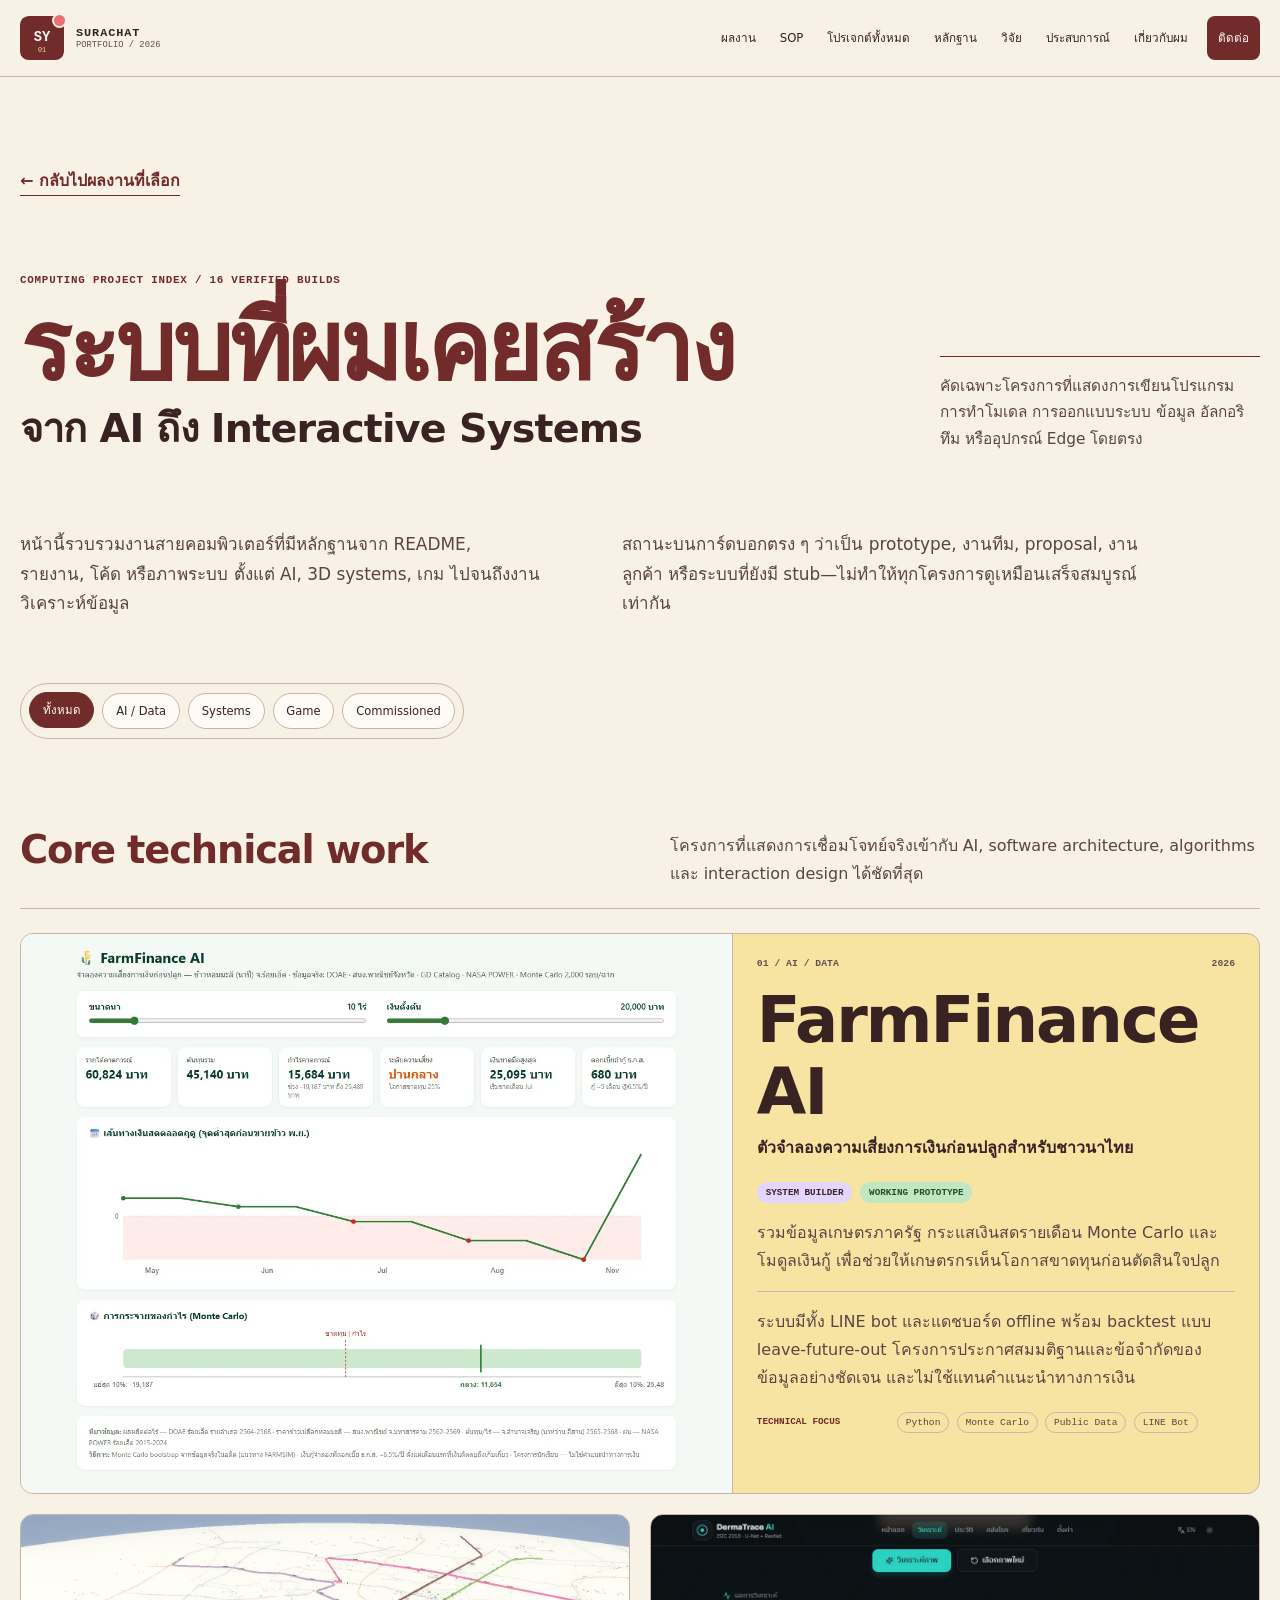
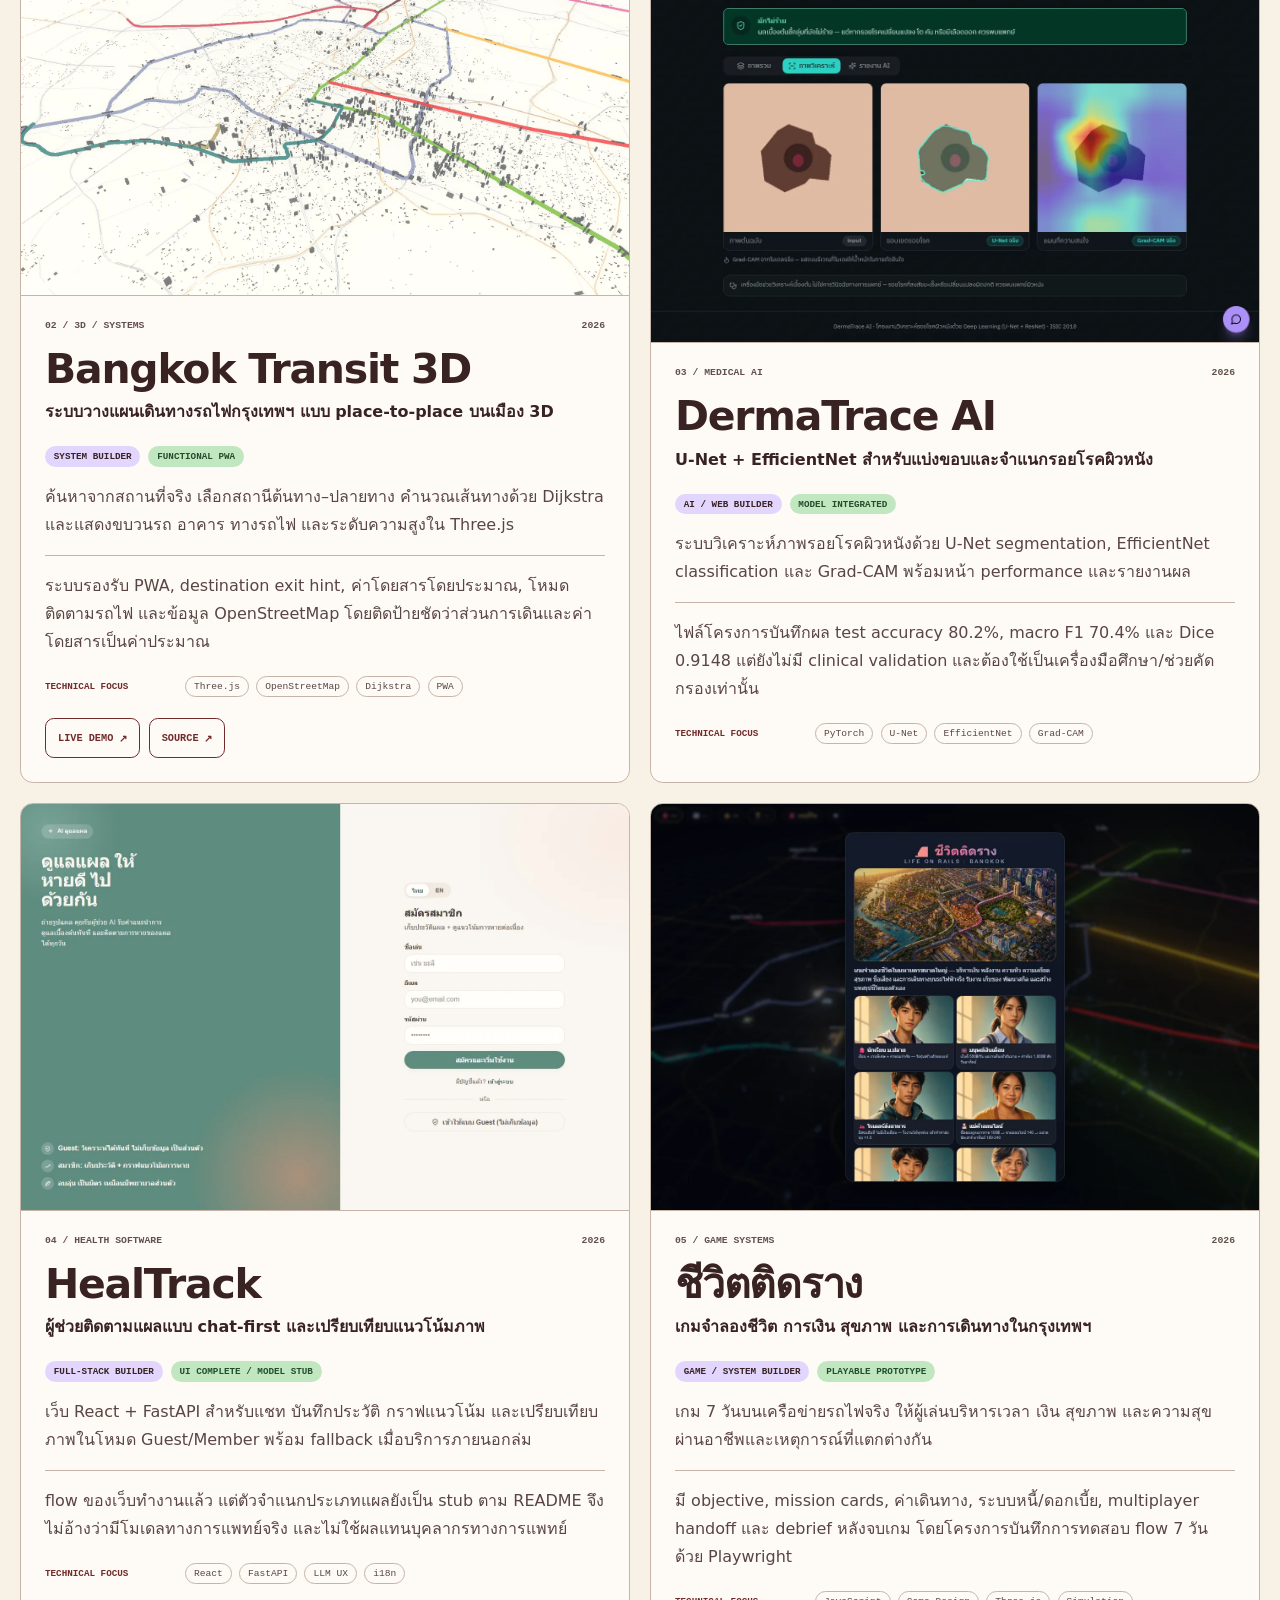
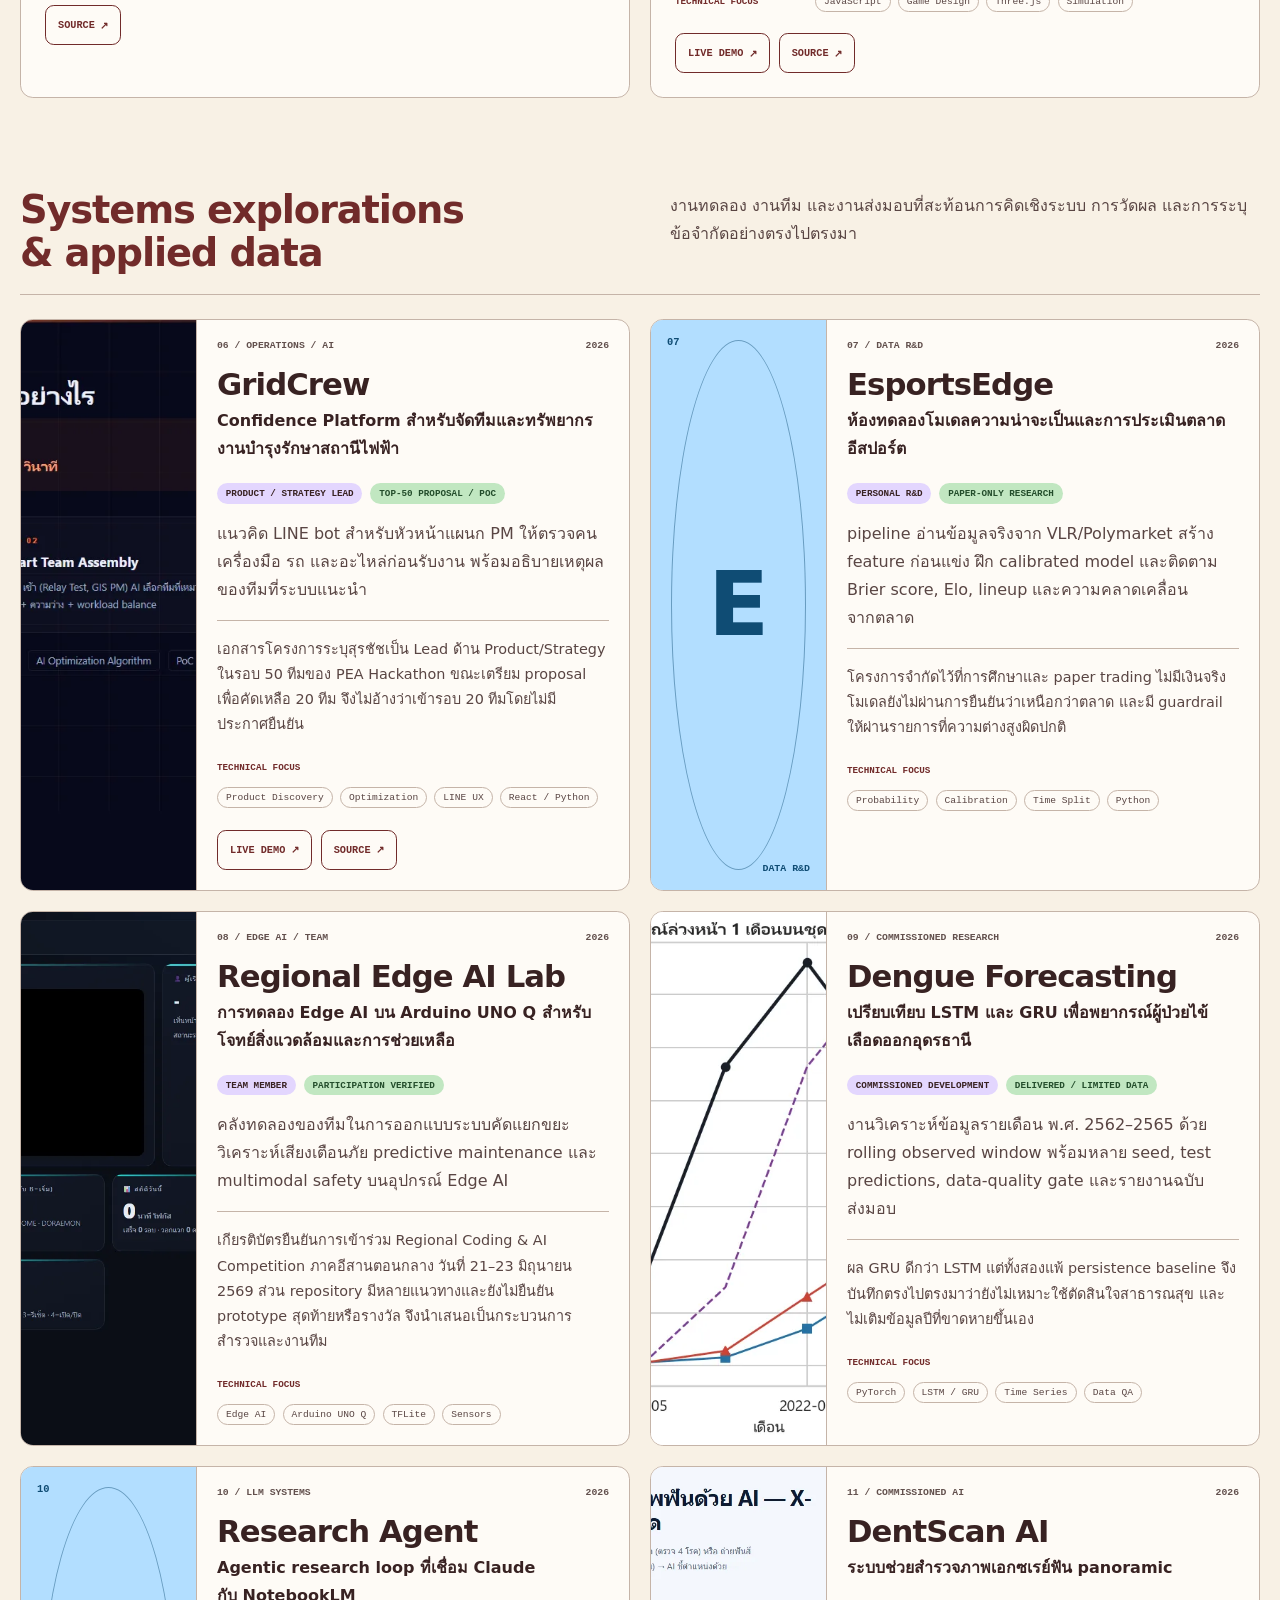
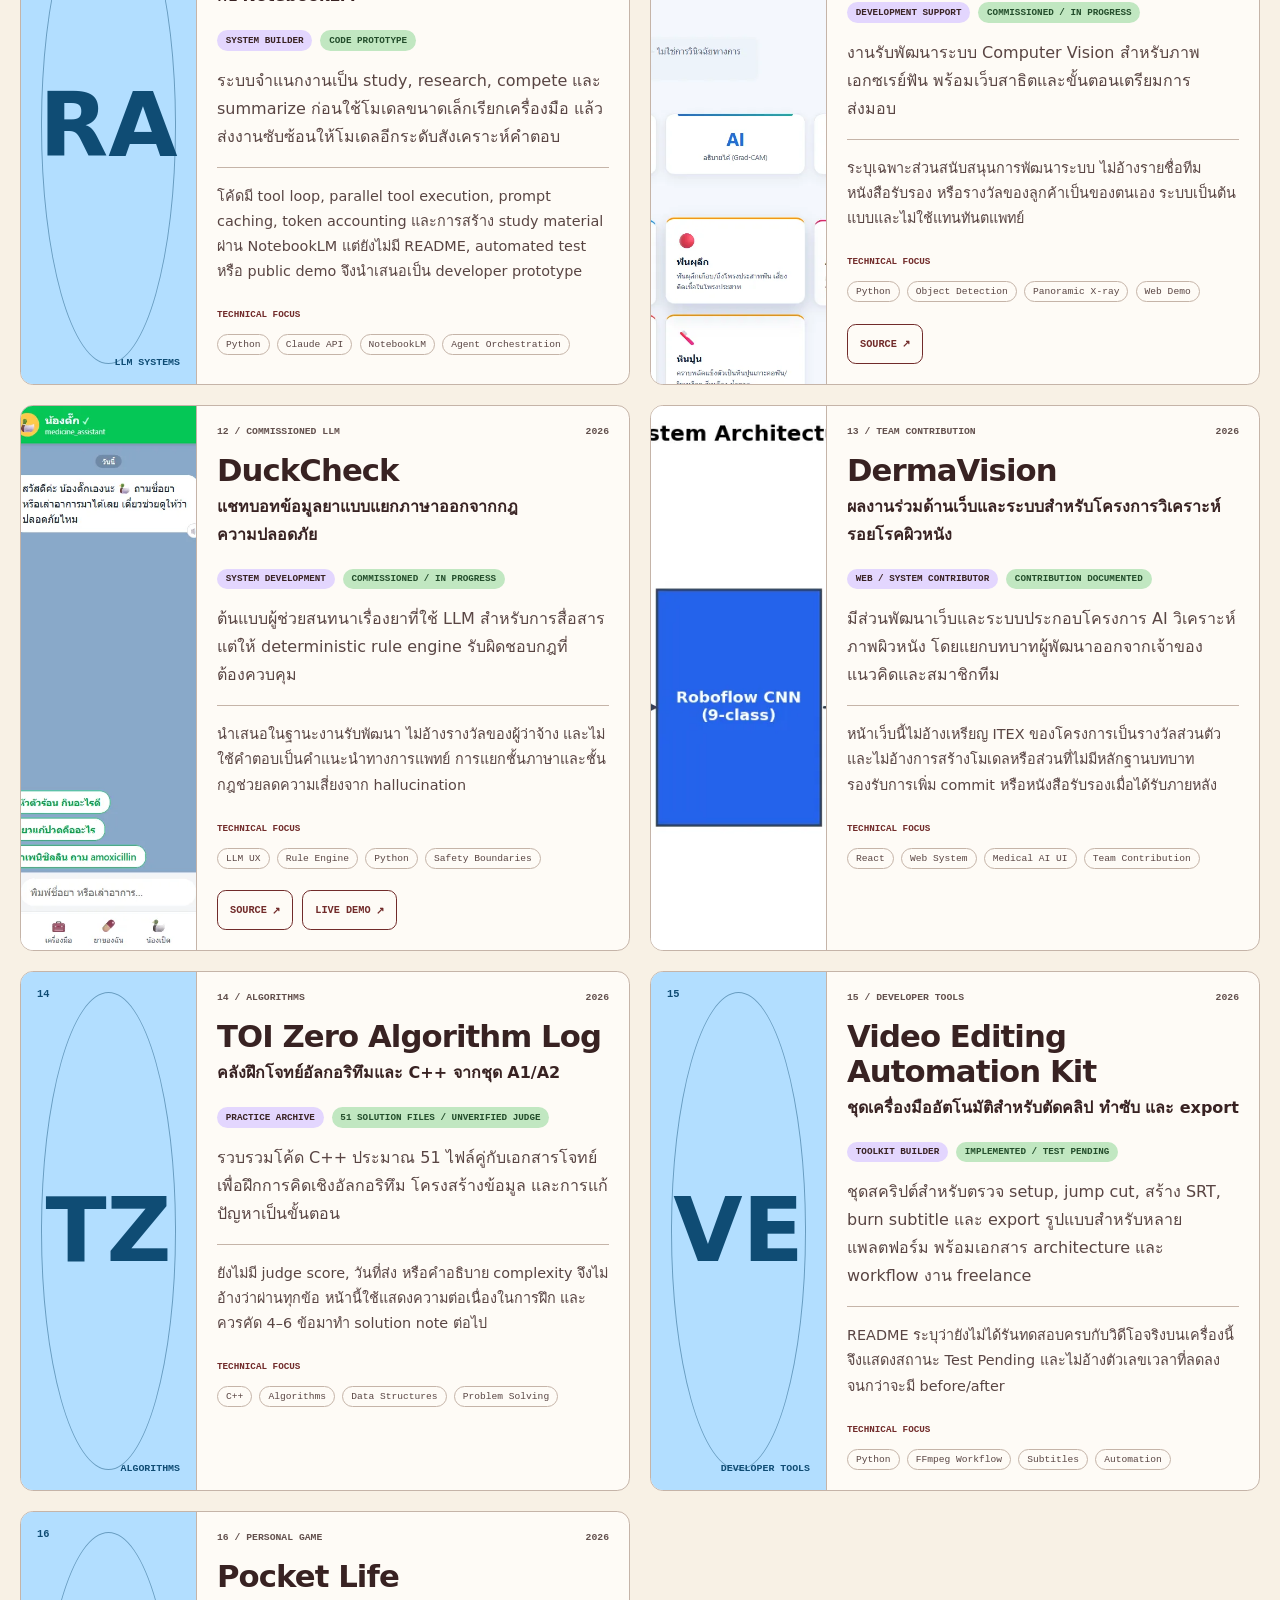
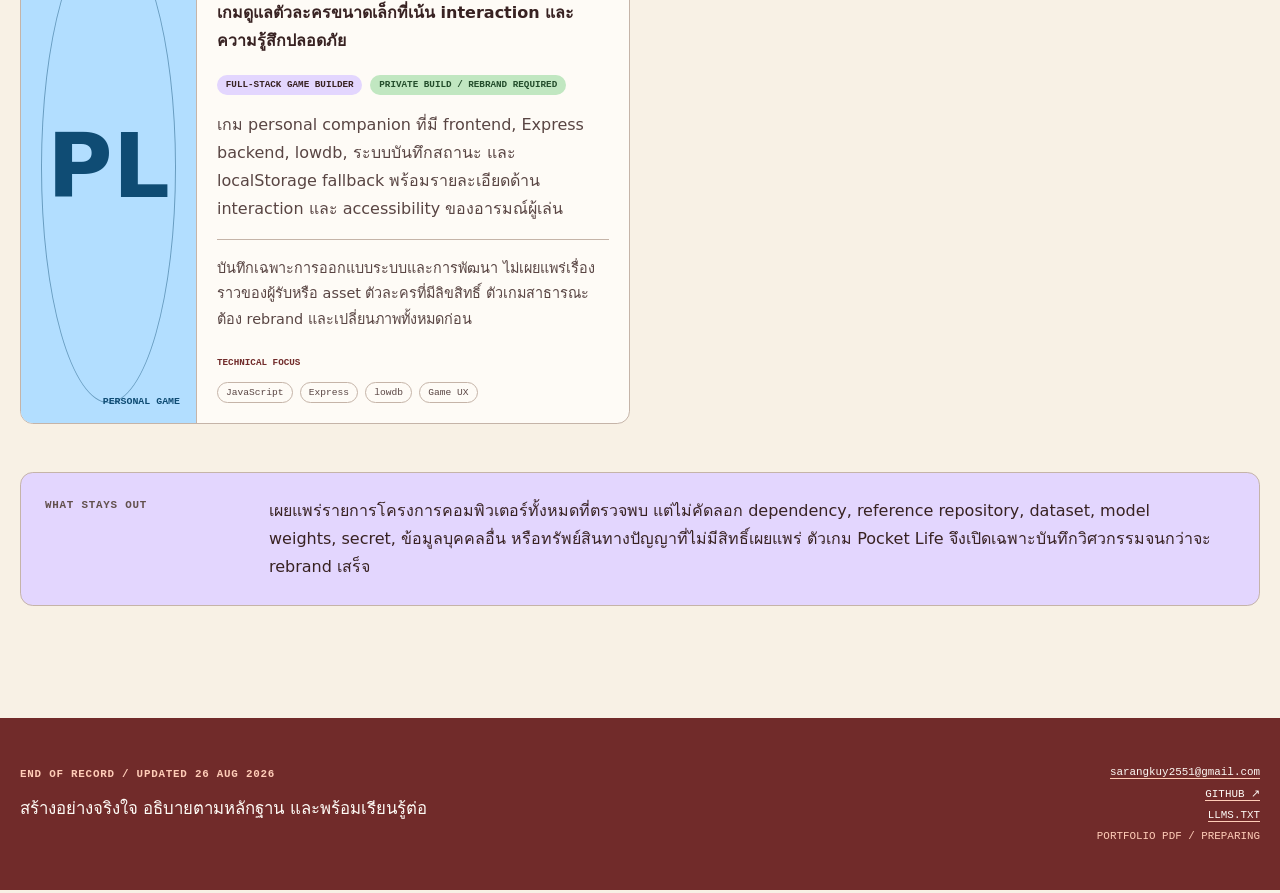
==== commit 8e74c0ac: "feat: feature latest international and cybersecurity awards" ====
--- a/archive/index.html
+++ b/archive/index.html
@@ -307,7 +307,7 @@
 <footer class="site-footer">
   <div class="shell footer-grid">
     <div>
-      <p class="micro">END OF RECORD / UPDATED 06 AUG 2026</p>
+      <p class="micro">END OF RECORD / UPDATED 26 AUG 2026</p>
       <p class="footer-title">สร้างอย่างจริงใจ อธิบายตามหลักฐาน และพร้อมเรียนรู้ต่อ</p>
     </div>
     <div class="footer-links">
@@ -319,4 +319,4 @@
   </div>
 </footer>
 </body>
-</html>+</html>
--- a/assets/site.css
+++ b/assets/site.css
@@ -118,6 +118,31 @@
 .reader-path-grid span { grid-row: 1 / 3; align-self: center; color: var(--coral-dark); font: 700 .72rem var(--mono); }
 .reader-path-grid b { align-self: end; font-size: .98rem; }
 .reader-path-grid small { color: var(--ink-soft); font-size: .72rem; }
+
+/* Latest recognition */
+.latest-recognition { border-bottom: var(--line); background: var(--coral-dark); color: var(--surface); }
+.recognition-heading .micro { color: var(--peach); }
+.latest-recognition .recognition-heading > p { color: color-mix(in oklch, var(--surface) 88%, var(--coral-dark)); }
+.recognition-feature-grid { display: grid; grid-template-columns: repeat(12, minmax(0, 1fr)); gap: 1.25rem; }
+.recognition-feature { grid-column: span 7; overflow: hidden; border: 1px solid color-mix(in oklch, var(--surface) 30%, var(--coral-dark)); border-radius: .9rem; background: var(--surface); color: var(--ink); }
+.recognition-feature--2 { grid-column: span 5; background: var(--butter); }
+.recognition-feature figure { position: relative; aspect-ratio: 16 / 10; margin: 0; overflow: hidden; border-bottom: var(--line); background: var(--cream-deep); }
+.recognition-feature--2 figure { aspect-ratio: 4 / 3; }
+.recognition-feature img { width: 100%; height: 100%; object-fit: cover; object-position: center; transition: transform .6s var(--ease-out); }
+.recognition-feature--1 img { object-position: center 28%; }
+.recognition-feature:hover img { transform: scale(1.018); }
+.recognition-proof-strip { height: 7rem; display: grid; grid-template-columns: repeat(3, 1fr); margin: 0; padding: 0; border-bottom: var(--line); background: var(--cream-deep); list-style: none; }
+.recognition-proof-strip li { min-width: 0; overflow: hidden; border-right: var(--line); }
+.recognition-proof-strip li:last-child { border-right: 0; }
+.recognition-proof-strip img { width: 100%; height: 100%; object-fit: cover; object-position: center; background: var(--surface); }
+.recognition-proof-strip li:nth-child(n+2) img { object-fit: contain; }
+.recognition-feature-copy { padding: clamp(1.25rem, 2.5vw, 2rem); }
+.recognition-feature-meta { display: flex; flex-wrap: wrap; justify-content: space-between; gap: .65rem 1rem; color: var(--muted); font: 600 .62rem/1.5 var(--mono); }
+.recognition-feature-meta span { color: var(--coral-dark); }
+.recognition-feature h3 { margin: 1rem 0 .4rem; font: 700 clamp(1.65rem, 3.2vw, 2.8rem)/1.1 var(--display); letter-spacing: -.025em; }
+.recognition-feature--2 h3 { font-size: clamp(1.5rem, 2.7vw, 2.25rem); }
+.recognition-result { max-width: 30ch; margin: .35rem 0 1rem; color: var(--coral-dark); font: 700 clamp(1.05rem, 1.6vw, 1.35rem)/1.45 var(--display); }
+.recognition-feature-copy > p:not(.recognition-result) { max-width: 62ch; color: var(--ink-soft); }
 
 /* Shared sections */
 .section { padding-block: clamp(4.5rem, 9vw, 7rem); }
@@ -355,6 +380,7 @@
   .hero h1 { max-width: 11ch; }
   .hero-gallery { min-height: 31rem; max-width: 43rem; }
   .reader-path-grid { grid-template-columns: 1fr 1fr; }
+  .recognition-feature, .recognition-feature--2 { grid-column: span 6; }
   .profile-facts { grid-template-columns: 1fr 1fr; }
   .profile-facts div, .profile-facts div:first-child { padding: 1rem; border-top: var(--line); border-left: var(--line); }
   .profile-facts div:nth-child(odd) { border-left: 0; }
@@ -408,6 +434,9 @@
   .hero-shot figcaption { inset: auto .4rem .4rem; padding: .4rem; }
   .hero-shot figcaption b { display: none; }
   .reader-path-grid { grid-template-columns: 1fr; }
+  .recognition-feature, .recognition-feature--2 { grid-column: 1 / -1; }
+  .recognition-feature figure, .recognition-feature--2 figure { aspect-ratio: 4 / 3; }
+  .recognition-proof-strip { height: 5.75rem; }
   .profile-facts { grid-template-columns: 1fr; }
   .profile-facts div, .profile-facts div:first-child, .profile-facts div:nth-child(n) { padding: 1rem 0; border-top: var(--line); border-left: 0; }
   .profile-facts div:first-child { border-top: 0; }
